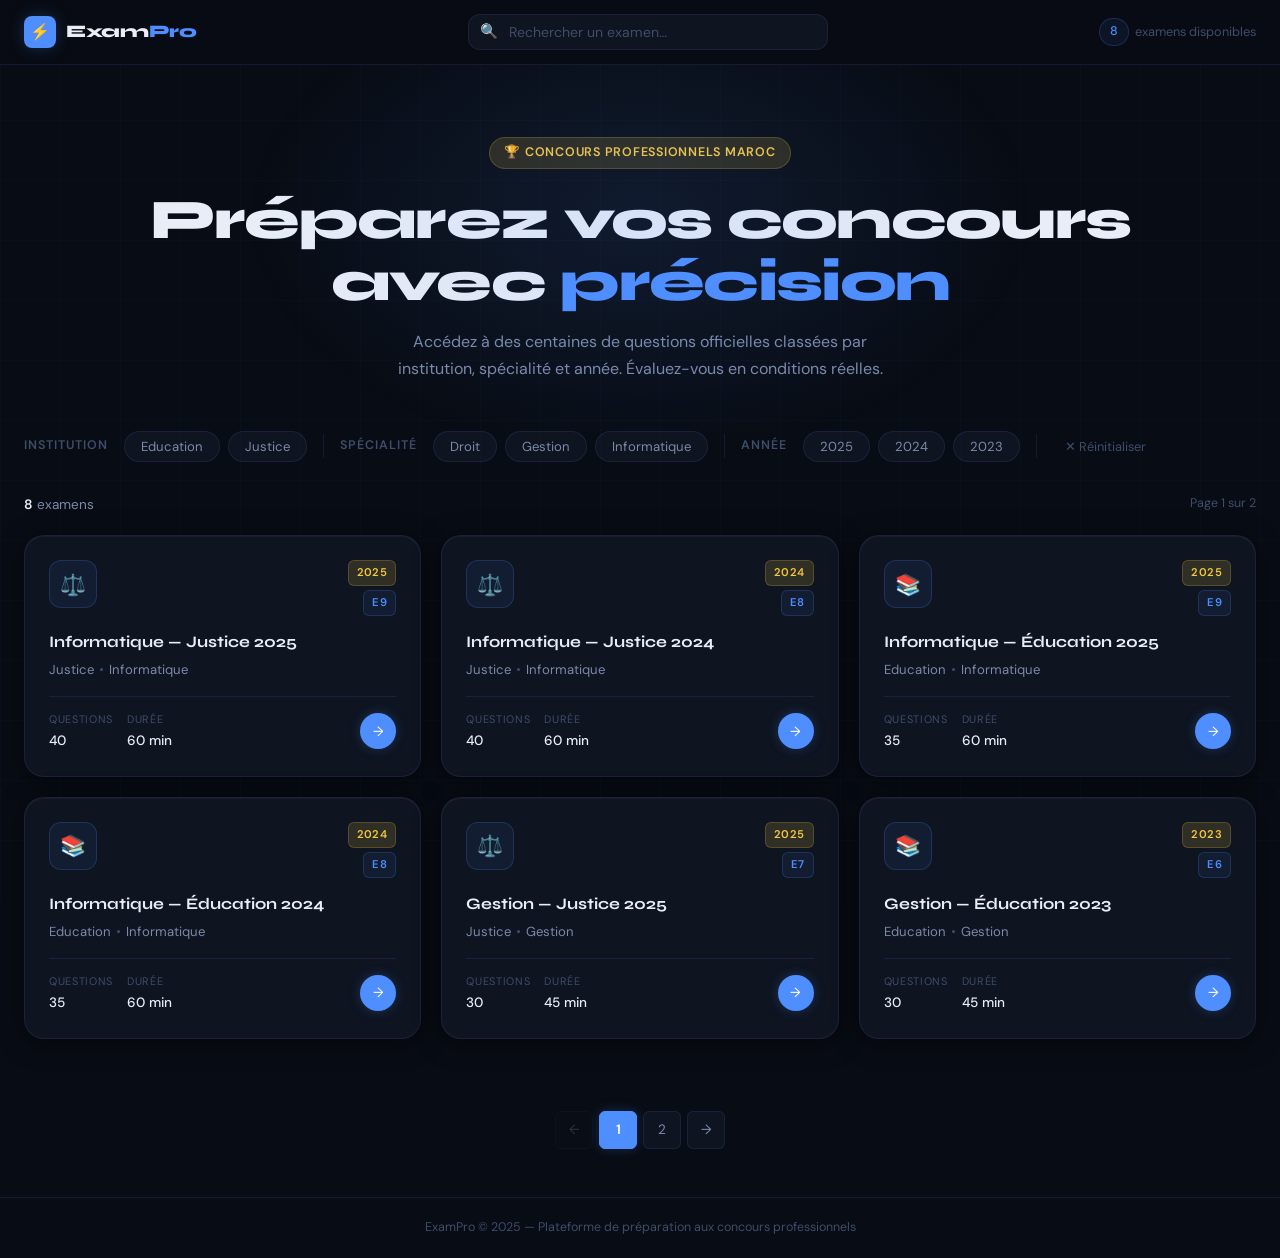
==== index.html @ 7e575542 "Add files via upload" ====
<!DOCTYPE html>
<html lang="fr">
<head>
  <meta charset="UTF-8" />
  <meta name="viewport" content="width=device-width, initial-scale=1.0" />
  <title>ExamPro — Plateforme de Préparation aux Concours</title>
  <meta name="description" content="Préparez vos concours professionnels avec nos examens interactifs." />
  <link rel="stylesheet" href="style.css" />
</head>
<body>

  <!-- ══════════════════ HEADER ══════════════════ -->
  <header class="site-header" role="banner">
    <div class="header-inner">
      <a href="index.html" class="logo-mark" aria-label="ExamPro Home">
        <div class="logo-icon" aria-hidden="true">⚡</div>
        <span>Exam<em>Pro</em></span>
      </a>

      <div class="header-search" role="search">
        <span class="search-icon" aria-hidden="true">🔍</span>
        <input
          type="search"
          id="globalSearch"
          placeholder="Rechercher un examen…"
          aria-label="Rechercher un examen"
          autocomplete="off"
        />
      </div>

      <div class="header-stats" aria-label="Statistiques">
        <span id="totalExamsCount" class="stat-badge">—</span>
        <span style="color:var(--text-muted);font-size:0.8rem">examens disponibles</span>
      </div>
    </div>
  </header>

  <!-- ══════════════════ HERO ══════════════════ -->
  <section class="hero" aria-labelledby="heroTitle">
    <div class="hero-eyebrow" aria-hidden="true">
      🏆 Concours Professionnels Maroc
    </div>
    <h1 id="heroTitle">
      Préparez vos concours<br/>
      avec <span class="highlight">précision</span>
    </h1>
    <p>
      Accédez à des centaines de questions officielles classées par institution,
      spécialité et année. Évaluez-vous en conditions réelles.
    </p>
  </section>

  <!-- ══════════════════ FILTERS ══════════════════ -->
  <section class="filters-section" aria-label="Filtres">
    <div class="filters-bar" role="group" aria-label="Filtrer les examens">

      <span class="filter-label" aria-hidden="true">Institution</span>
      <div class="filter-group" id="etabFilters" role="group" aria-label="Filtrer par institution"></div>

      <div class="filters-divider" aria-hidden="true"></div>

      <span class="filter-label" aria-hidden="true">Spécialité</span>
      <div class="filter-group" id="specFilters" role="group" aria-label="Filtrer par spécialité"></div>

      <div class="filters-divider" aria-hidden="true"></div>

      <span class="filter-label" aria-hidden="true">Année</span>
      <div class="filter-group" id="yearFilters" role="group" aria-label="Filtrer par année"></div>

      <div class="filters-divider" aria-hidden="true"></div>

      <button class="filters-reset" id="resetFilters" aria-label="Réinitialiser les filtres">
        ✕ Réinitialiser
      </button>
    </div>
  </section>

  <!-- ══════════════════ RESULTS BAR ══════════════════ -->
  <div class="results-bar" aria-live="polite" aria-atomic="true">
    <p class="results-count" id="resultsCount">
      <strong>—</strong> examens
    </p>
    <p style="font-size:0.78rem;color:var(--text-muted)" id="pageInfo"></p>
  </div>

  <!-- ══════════════════ EXAM GRID ══════════════════ -->
  <main class="exams-section" id="examsSection" aria-label="Liste des examens">
    <div class="exams-grid" id="examsGrid" role="list"></div>
  </main>

  <!-- ══════════════════ PAGINATION ══════════════════ -->
  <nav class="pagination" id="pagination" aria-label="Pagination des examens"></nav>

  <!-- ══════════════════ FOOTER ══════════════════ -->
  <footer class="site-footer">
    ExamPro &copy; 2025 — Plateforme de préparation aux concours professionnels
  </footer>

  <script src="config.js"></script>
  <script>
  (() => {
    'use strict';

    /* ── STATE ─────────────────────────────────────────── */
    const state = {
      filters: { etab: null, spec: null, year: null },
      search: '',
      page: 1,
    };

    /* ── DOM REFS ──────────────────────────────────────── */
    const $grid       = document.getElementById('examsGrid');
    const $pagination = document.getElementById('pagination');
    const $count      = document.getElementById('resultsCount');
    const $pageInfo   = document.getElementById('pageInfo');
    const $total      = document.getElementById('totalExamsCount');
    const $search     = document.getElementById('globalSearch');
    const $reset      = document.getElementById('resetFilters');

    /* ── INIT ──────────────────────────────────────────── */
    function init() {
      $total.textContent = EXAMS_CONFIG.length;
      buildFilters();
      render();
    }

    /* ── FILTER CHIPS ──────────────────────────────────── */
    function buildFilters() {
      renderChips('etabFilters', FILTER_OPTIONS.etabs, 'etab');
      renderChips('specFilters', FILTER_OPTIONS.specs, 'spec');
      renderChips('yearFilters', FILTER_OPTIONS.years, 'year');
    }

    function renderChips(containerId, values, filterKey) {
      const wrap = document.getElementById(containerId);
      wrap.innerHTML = '';
      values.forEach(val => {
        const btn = document.createElement('button');
        btn.className = 'filter-chip';
        btn.textContent = val;
        btn.setAttribute('aria-pressed', 'false');
        btn.dataset.value = val;
        btn.dataset.key = filterKey;
        btn.addEventListener('click', () => toggleFilter(filterKey, val, btn));
        wrap.appendChild(btn);
      });
    }

    function toggleFilter(key, val, btnEl) {
      const current = state.filters[key];
      state.filters[key] = (current === val) ? null : val;
      state.page = 1;

      // Update aria + class
      document.querySelectorAll(`[data-key="${key}"]`).forEach(b => {
        const active = b.dataset.value == state.filters[key];
        b.classList.toggle('active', active);
        b.setAttribute('aria-pressed', active);
      });
      render();
    }

    $reset.addEventListener('click', () => {
      state.filters = { etab: null, spec: null, year: null };
      state.search  = '';
      state.page    = 1;
      $search.value = '';
      document.querySelectorAll('.filter-chip').forEach(b => {
        b.classList.remove('active');
        b.setAttribute('aria-pressed', 'false');
      });
      render();
    });

    /* ── SEARCH ────────────────────────────────────────── */
    let searchTimer;
    $search.addEventListener('input', e => {
      clearTimeout(searchTimer);
      searchTimer = setTimeout(() => {
        state.search = e.target.value.trim().toLowerCase();
        state.page = 1;
        render();
      }, 220);
    });

    /* ── FILTER LOGIC ──────────────────────────────────── */
    function getFiltered() {
      return EXAMS_CONFIG.filter(exam => {
        if (state.filters.etab && exam.etab !== state.filters.etab) return false;
        if (state.filters.spec && exam.spec !== state.filters.spec) return false;
        if (state.filters.year && exam.year !== state.filters.year) return false;
        if (state.search) {
          const haystack = `${exam.title} ${exam.etab} ${exam.spec} ${exam.year} ${exam.echelle}`.toLowerCase();
          if (!haystack.includes(state.search)) return false;
        }
        return true;
      });
    }

    /* ── RENDER ────────────────────────────────────────── */
    function render() {
      const filtered = getFiltered();
      const total    = filtered.length;
      const pages    = Math.max(1, Math.ceil(total / ITEMS_PER_PAGE));
      if (state.page > pages) state.page = pages;

      const start  = (state.page - 1) * ITEMS_PER_PAGE;
      const slice  = filtered.slice(start, start + ITEMS_PER_PAGE);

      // Results bar
      $count.innerHTML = `<strong>${total}</strong> examen${total !== 1 ? 's' : ''}`;
      $pageInfo.textContent = total > ITEMS_PER_PAGE
        ? `Page ${state.page} sur ${pages}`
        : '';

      // Grid
      $grid.innerHTML = '';
      if (slice.length === 0) {
        $grid.innerHTML = `
          <div class="empty-state" role="status">
            <div class="empty-state-icon">🔍</div>
            <h3>Aucun examen trouvé</h3>
            <p>Modifiez vos filtres ou votre recherche pour trouver des examens.</p>
          </div>`;
      } else {
        slice.forEach((exam, i) => {
          const card = createCard(exam, i);
          $grid.appendChild(card);
        });
      }

      renderPagination(pages);
    }

    /* ── CARD ──────────────────────────────────────────── */
    function createCard(exam, animIndex) {
      const article = document.createElement('article');
      article.className = 'exam-card';
      article.setAttribute('role', 'listitem');
      article.setAttribute('aria-label', exam.title);
      article.style.animationDelay = `${animIndex * 60}ms`;
      article.tabIndex = 0;

      const institutionEmojis = { Justice: '⚖️', Education: '📚' };
      const emoji = institutionEmojis[exam.etab] || '🏛️';

      article.innerHTML = `
        <div class="card-header">
          <div class="card-logo-fallback" aria-hidden="true" title="${exam.etab}">
            ${emoji}
          </div>
          <div class="card-meta">
            <span class="badge badge-year">${exam.year}</span>
            <span class="badge badge-echelle">${exam.echelle}</span>
          </div>
        </div>

        <div class="card-body">
          <h3 class="card-title">${exam.title}</h3>
          <p class="card-subtitle">
            <span>${exam.etab}</span>
            <span class="dot" aria-hidden="true"></span>
            <span>${exam.spec}</span>
          </p>
        </div>

        <div class="card-footer">
          <div class="card-info">
            <div class="card-info-item">
              <span class="card-info-label">Questions</span>
              <span class="card-info-value">${exam.questionCount || '—'}</span>
            </div>
            <div class="card-info-item">
              <span class="card-info-label">Durée</span>
              <span class="card-info-value">${exam.duration ? exam.duration + ' min' : '—'}</span>
            </div>
          </div>
          <div class="card-cta" aria-hidden="true">→</div>
        </div>
      `;

      // Try to load real logo, fallback to emoji already rendered
      const img = new Image();
      img.onload = () => {
        const fallback = article.querySelector('.card-logo-fallback');
        if (fallback) {
          const realImg = document.createElement('img');
          realImg.src = exam.logo;
          realImg.alt = exam.etab;
          realImg.className = 'card-logo';
          fallback.replaceWith(realImg);
        }
      };
      img.src = exam.logo;

      // Click & keyboard nav
      const launch = () => {
        localStorage.setItem('selectedExam', JSON.stringify(exam));
        window.location.href = 'quiz.html';
      };
      article.addEventListener('click', launch);
      article.addEventListener('keydown', e => {
        if (e.key === 'Enter' || e.key === ' ') { e.preventDefault(); launch(); }
      });

      return article;
    }

    /* ── PAGINATION ────────────────────────────────────── */
    function renderPagination(totalPages) {
      $pagination.innerHTML = '';
      if (totalPages <= 1) return;

      const add = (label, page, disabled = false, active = false, isEllipsis = false) => {
        if (isEllipsis) {
          const span = document.createElement('span');
          span.className = 'page-ellipsis';
          span.textContent = '…';
          $pagination.appendChild(span);
          return;
        }
        const btn = document.createElement('button');
        btn.className = 'page-btn' + (active ? ' active' : '');
        btn.textContent = label;
        btn.disabled = disabled;
        btn.setAttribute('aria-label', `Page ${page}`);
        if (active) btn.setAttribute('aria-current', 'page');
        btn.addEventListener('click', () => {
          state.page = page;
          render();
          window.scrollTo({ top: 0, behavior: 'smooth' });
        });
        $pagination.appendChild(btn);
      };

      add('←', state.page - 1, state.page === 1);

      const range = getPageRange(state.page, totalPages);
      let prev = null;
      range.forEach(p => {
        if (prev !== null && p - prev > 1) add(null, null, false, false, true);
        add(p, p, false, p === state.page);
        prev = p;
      });

      add('→', state.page + 1, state.page === totalPages);
    }

    function getPageRange(current, total) {
      const delta = 2;
      const pages = new Set([1, total]);
      for (let i = Math.max(2, current - delta); i <= Math.min(total - 1, current + delta); i++) {
        pages.add(i);
      }
      return [...pages].sort((a, b) => a - b);
    }

    /* ── BOOT ──────────────────────────────────────────── */
    init();
  })();
  </script>
</body>
</html>
---- style.css ----
/* ============================================================
   EXAM PLATFORM — GLOBAL STYLES
   Aesthetic: Cinematic Dark · Sharp geometric · Precision UI
   ============================================================ */

@import url('https://fonts.googleapis.com/css2?family=Syne:wght@400;600;700;800&family=DM+Sans:wght@300;400;500&display=swap');

/* ── CSS VARIABLES ─────────────────────────────────────────── */
:root {
  --bg-deep:       #080c14;
  --bg-card:       #0e1420;
  --bg-card-hover: #141c2e;
  --bg-surface:    #111827;
  --border:        rgba(99, 140, 255, 0.12);
  --border-bright: rgba(99, 140, 255, 0.35);

  --accent:        #4f8eff;
  --accent-glow:   rgba(79, 142, 255, 0.25);
  --accent-soft:   rgba(79, 142, 255, 0.08);
  --gold:          #f5c842;
  --gold-soft:     rgba(245, 200, 66, 0.15);
  --red:           #ff4f6a;
  --green:         #34d399;
  --green-soft:    rgba(52, 211, 153, 0.12);
  --red-soft:      rgba(255, 79, 106, 0.12);

  --text-primary:  #e8edf7;
  --text-secondary:#7a8aaa;
  --text-muted:    #3d4d6a;

  --font-display:  'Syne', sans-serif;
  --font-body:     'DM Sans', sans-serif;

  --radius-sm:     6px;
  --radius-md:     12px;
  --radius-lg:     20px;

  --shadow-card:   0 4px 24px rgba(0,0,0,0.5), 0 1px 0 rgba(255,255,255,0.04) inset;
  --shadow-hover:  0 12px 40px rgba(0,0,0,0.6), 0 0 0 1px var(--border-bright);
  --shadow-glow:   0 0 40px var(--accent-glow);

  --transition:    0.22s cubic-bezier(0.4, 0, 0.2, 1);
}

/* ── RESET & BASE ──────────────────────────────────────────── */
*, *::before, *::after { box-sizing: border-box; margin: 0; padding: 0; }

html { scroll-behavior: smooth; }

body {
  background-color: var(--bg-deep);
  color: var(--text-primary);
  font-family: var(--font-body);
  font-weight: 400;
  line-height: 1.6;
  min-height: 100vh;
  -webkit-font-smoothing: antialiased;
  overflow-x: hidden;
}

/* Subtle grid background */
body::before {
  content: '';
  position: fixed;
  inset: 0;
  background-image:
    linear-gradient(rgba(79, 142, 255, 0.03) 1px, transparent 1px),
    linear-gradient(90deg, rgba(79, 142, 255, 0.03) 1px, transparent 1px);
  background-size: 60px 60px;
  pointer-events: none;
  z-index: 0;
}

/* ── TYPOGRAPHY ────────────────────────────────────────────── */
h1, h2, h3, h4 { font-family: var(--font-display); line-height: 1.2; }
a { color: inherit; text-decoration: none; }
button { cursor: pointer; font-family: var(--font-body); }

/* ── SCROLLBAR ─────────────────────────────────────────────── */
::-webkit-scrollbar { width: 6px; }
::-webkit-scrollbar-track { background: var(--bg-deep); }
::-webkit-scrollbar-thumb { background: var(--border-bright); border-radius: 3px; }
::-webkit-scrollbar-thumb:hover { background: var(--accent); }

/* ═══════════════════════════════════════════════════════════
   HEADER / NAVBAR
═══════════════════════════════════════════════════════════ */
.site-header {
  position: sticky;
  top: 0;
  z-index: 100;
  background: rgba(8, 12, 20, 0.88);
  backdrop-filter: blur(16px);
  -webkit-backdrop-filter: blur(16px);
  border-bottom: 1px solid var(--border);
}

.header-inner {
  max-width: 1280px;
  margin: 0 auto;
  padding: 0 24px;
  height: 64px;
  display: flex;
  align-items: center;
  justify-content: space-between;
  gap: 24px;
}

.logo-mark {
  display: flex;
  align-items: center;
  gap: 10px;
  font-family: var(--font-display);
  font-weight: 800;
  font-size: 1.1rem;
  letter-spacing: -0.02em;
  white-space: nowrap;
}

.logo-mark .logo-icon {
  width: 32px;
  height: 32px;
  background: var(--accent);
  border-radius: 8px;
  display: flex;
  align-items: center;
  justify-content: center;
  font-size: 1rem;
  box-shadow: 0 0 16px var(--accent-glow);
}

.logo-mark span { color: var(--text-primary); }
.logo-mark em { color: var(--accent); font-style: normal; }

.header-search {
  flex: 1;
  max-width: 360px;
  position: relative;
}

.header-search input {
  width: 100%;
  background: var(--bg-card);
  border: 1px solid var(--border);
  color: var(--text-primary);
  border-radius: var(--radius-md);
  padding: 8px 16px 8px 40px;
  font-size: 0.88rem;
  font-family: var(--font-body);
  transition: var(--transition);
  outline: none;
}

.header-search input::placeholder { color: var(--text-muted); }

.header-search input:focus {
  border-color: var(--border-bright);
  background: var(--bg-card-hover);
  box-shadow: 0 0 0 3px var(--accent-soft);
}

.header-search .search-icon {
  position: absolute;
  left: 12px;
  top: 50%;
  transform: translateY(-50%);
  color: var(--text-muted);
  font-size: 0.9rem;
  pointer-events: none;
}

.header-stats {
  display: flex;
  align-items: center;
  gap: 6px;
  font-size: 0.8rem;
  color: var(--text-secondary);
}

.stat-badge {
  background: var(--accent-soft);
  color: var(--accent);
  border: 1px solid rgba(79,142,255,0.2);
  border-radius: 20px;
  padding: 3px 10px;
  font-weight: 500;
  font-size: 0.78rem;
}

/* ═══════════════════════════════════════════════════════════
   HERO SECTION
═══════════════════════════════════════════════════════════ */
.hero {
  position: relative;
  padding: 72px 24px 48px;
  text-align: center;
  overflow: hidden;
}

.hero::before {
  content: '';
  position: absolute;
  top: -100px;
  left: 50%;
  transform: translateX(-50%);
  width: 800px;
  height: 500px;
  background: radial-gradient(ellipse at center, rgba(79, 142, 255, 0.12) 0%, transparent 70%);
  pointer-events: none;
}

.hero-eyebrow {
  display: inline-flex;
  align-items: center;
  gap: 8px;
  background: var(--gold-soft);
  color: var(--gold);
  border: 1px solid rgba(245, 200, 66, 0.2);
  border-radius: 20px;
  padding: 5px 14px;
  font-size: 0.78rem;
  font-weight: 600;
  letter-spacing: 0.06em;
  text-transform: uppercase;
  margin-bottom: 20px;
}

.hero h1 {
  font-size: clamp(2rem, 5vw, 3.5rem);
  font-weight: 800;
  letter-spacing: -0.03em;
  line-height: 1.1;
  margin-bottom: 16px;
  color: var(--text-primary);
}

.hero h1 .highlight {
  color: var(--accent);
  position: relative;
}

.hero p {
  max-width: 520px;
  margin: 0 auto;
  color: var(--text-secondary);
  font-size: 1rem;
  line-height: 1.7;
}

/* ═══════════════════════════════════════════════════════════
   FILTERS BAR
═══════════════════════════════════════════════════════════ */
.filters-section {
  max-width: 1280px;
  margin: 0 auto;
  padding: 0 24px 32px;
}

.filters-bar {
  display: flex;
  flex-wrap: wrap;
  gap: 12px;
  align-items: center;
}

.filter-label {
  font-size: 0.78rem;
  color: var(--text-muted);
  text-transform: uppercase;
  letter-spacing: 0.08em;
  font-weight: 600;
  margin-right: 4px;
}

.filter-group {
  display: flex;
  align-items: center;
  gap: 8px;
  flex-wrap: wrap;
}

.filter-chip {
  background: var(--bg-card);
  border: 1px solid var(--border);
  color: var(--text-secondary);
  border-radius: 24px;
  padding: 6px 16px;
  font-size: 0.82rem;
  font-family: var(--font-body);
  transition: var(--transition);
  white-space: nowrap;
}

.filter-chip:hover {
  border-color: var(--border-bright);
  color: var(--text-primary);
  background: var(--bg-card-hover);
}

.filter-chip.active {
  background: var(--accent);
  border-color: var(--accent);
  color: #fff;
  font-weight: 500;
  box-shadow: 0 0 16px var(--accent-glow);
}

.filters-divider {
  width: 1px;
  height: 24px;
  background: var(--border);
  margin: 0 4px;
}

.filters-reset {
  background: transparent;
  border: none;
  color: var(--text-muted);
  font-size: 0.8rem;
  padding: 6px 12px;
  border-radius: 24px;
  transition: var(--transition);
  display: flex;
  align-items: center;
  gap: 6px;
}

.filters-reset:hover { color: var(--red); }

/* ═══════════════════════════════════════════════════════════
   RESULTS BAR
═══════════════════════════════════════════════════════════ */
.results-bar {
  max-width: 1280px;
  margin: 0 auto 20px;
  padding: 0 24px;
  display: flex;
  align-items: center;
  justify-content: space-between;
}

.results-count {
  font-size: 0.85rem;
  color: var(--text-secondary);
}

.results-count strong { color: var(--text-primary); font-weight: 600; }

/* ═══════════════════════════════════════════════════════════
   EXAM GRID
═══════════════════════════════════════════════════════════ */
.exams-section {
  max-width: 1280px;
  margin: 0 auto;
  padding: 0 24px 48px;
  position: relative;
  z-index: 1;
}

.exams-grid {
  display: grid;
  grid-template-columns: repeat(auto-fill, minmax(300px, 1fr));
  gap: 20px;
}

/* ── EXAM CARD ─────────────────────────────────────────────── */
.exam-card {
  background: var(--bg-card);
  border: 1px solid var(--border);
  border-radius: var(--radius-lg);
  padding: 24px;
  cursor: pointer;
  transition: transform var(--transition), box-shadow var(--transition), border-color var(--transition), background var(--transition);
  box-shadow: var(--shadow-card);
  position: relative;
  overflow: hidden;
  display: flex;
  flex-direction: column;
  gap: 16px;
  animation: cardIn 0.4s ease both;
}

@keyframes cardIn {
  from { opacity: 0; transform: translateY(16px); }
  to   { opacity: 1; transform: translateY(0); }
}

.exam-card::before {
  content: '';
  position: absolute;
  inset: 0;
  background: linear-gradient(135deg, rgba(79,142,255,0.04) 0%, transparent 60%);
  opacity: 0;
  transition: opacity var(--transition);
}

.exam-card:hover {
  transform: translateY(-4px);
  box-shadow: var(--shadow-hover);
  border-color: var(--border-bright);
  background: var(--bg-card-hover);
}

.exam-card:hover::before { opacity: 1; }

.card-header {
  display: flex;
  align-items: flex-start;
  justify-content: space-between;
  gap: 12px;
}

.card-logo {
  width: 48px;
  height: 48px;
  border-radius: var(--radius-md);
  object-fit: contain;
  background: var(--bg-surface);
  border: 1px solid var(--border);
  padding: 6px;
  flex-shrink: 0;
}

.card-logo-fallback {
  width: 48px;
  height: 48px;
  border-radius: var(--radius-md);
  background: var(--accent-soft);
  border: 1px solid rgba(79,142,255,0.2);
  display: flex;
  align-items: center;
  justify-content: center;
  font-size: 1.3rem;
  flex-shrink: 0;
}

.card-meta {
  display: flex;
  flex-direction: column;
  align-items: flex-end;
  gap: 4px;
}

.badge {
  display: inline-block;
  border-radius: 6px;
  padding: 3px 8px;
  font-size: 0.7rem;
  font-weight: 600;
  letter-spacing: 0.04em;
  text-transform: uppercase;
}

.badge-year {
  background: var(--gold-soft);
  color: var(--gold);
  border: 1px solid rgba(245,200,66,0.2);
}

.badge-echelle {
  background: var(--accent-soft);
  color: var(--accent);
  border: 1px solid rgba(79,142,255,0.2);
}

.card-body { flex: 1; }

.card-title {
  font-family: var(--font-display);
  font-size: 1rem;
  font-weight: 700;
  line-height: 1.3;
  margin-bottom: 6px;
  color: var(--text-primary);
}

.card-subtitle {
  font-size: 0.82rem;
  color: var(--text-secondary);
  display: flex;
  align-items: center;
  gap: 6px;
}

.card-subtitle .dot {
  width: 3px;
  height: 3px;
  background: var(--text-muted);
  border-radius: 50%;
}

.card-footer {
  display: flex;
  align-items: center;
  justify-content: space-between;
  border-top: 1px solid var(--border);
  padding-top: 14px;
}

.card-info {
  display: flex;
  gap: 14px;
}

.card-info-item {
  display: flex;
  flex-direction: column;
  gap: 2px;
}

.card-info-label {
  font-size: 0.68rem;
  color: var(--text-muted);
  text-transform: uppercase;
  letter-spacing: 0.06em;
}

.card-info-value {
  font-size: 0.85rem;
  color: var(--text-primary);
  font-weight: 500;
}

.card-cta {
  display: flex;
  align-items: center;
  justify-content: center;
  width: 36px;
  height: 36px;
  background: var(--accent);
  border-radius: 50%;
  color: #fff;
  font-size: 0.85rem;
  transition: var(--transition);
  box-shadow: 0 0 12px var(--accent-glow);
  flex-shrink: 0;
}

.exam-card:hover .card-cta {
  transform: scale(1.12);
  box-shadow: 0 0 20px var(--accent-glow);
}

/* ── EMPTY STATE ───────────────────────────────────────────── */
.empty-state {
  grid-column: 1 / -1;
  text-align: center;
  padding: 80px 24px;
}

.empty-state-icon {
  font-size: 3rem;
  margin-bottom: 16px;
  opacity: 0.4;
}

.empty-state h3 {
  font-size: 1.1rem;
  color: var(--text-secondary);
  margin-bottom: 8px;
}

.empty-state p {
  font-size: 0.85rem;
  color: var(--text-muted);
}

/* ═══════════════════════════════════════════════════════════
   PAGINATION
═══════════════════════════════════════════════════════════ */
.pagination {
  display: flex;
  align-items: center;
  justify-content: center;
  gap: 6px;
  padding: 24px 0 48px;
}

.page-btn {
  width: 38px;
  height: 38px;
  display: flex;
  align-items: center;
  justify-content: center;
  background: var(--bg-card);
  border: 1px solid var(--border);
  color: var(--text-secondary);
  border-radius: var(--radius-sm);
  font-size: 0.85rem;
  font-family: var(--font-body);
  transition: var(--transition);
}

.page-btn:hover:not(:disabled) {
  border-color: var(--border-bright);
  color: var(--text-primary);
  background: var(--bg-card-hover);
}

.page-btn.active {
  background: var(--accent);
  border-color: var(--accent);
  color: #fff;
  font-weight: 600;
  box-shadow: 0 0 12px var(--accent-glow);
}

.page-btn:disabled {
  opacity: 0.3;
  cursor: not-allowed;
}

.page-ellipsis {
  color: var(--text-muted);
  font-size: 0.85rem;
  padding: 0 4px;
}

/* ═══════════════════════════════════════════════════════════
   QUIZ PAGE LAYOUT
═══════════════════════════════════════════════════════════ */
.quiz-layout {
  min-height: 100vh;
  display: flex;
  flex-direction: column;
  position: relative;
  z-index: 1;
}

.quiz-header {
  position: sticky;
  top: 0;
  z-index: 100;
  background: rgba(8, 12, 20, 0.92);
  backdrop-filter: blur(16px);
  border-bottom: 1px solid var(--border);
  padding: 0 24px;
}

.quiz-header-inner {
  max-width: 860px;
  margin: 0 auto;
  height: 64px;
  display: flex;
  align-items: center;
  justify-content: space-between;
  gap: 20px;
}

.quiz-back-btn {
  display: flex;
  align-items: center;
  gap: 8px;
  background: transparent;
  border: 1px solid var(--border);
  color: var(--text-secondary);
  border-radius: var(--radius-sm);
  padding: 7px 14px;
  font-size: 0.82rem;
  transition: var(--transition);
}

.quiz-back-btn:hover {
  border-color: var(--border-bright);
  color: var(--text-primary);
}

.quiz-title-bar {
  flex: 1;
  text-align: center;
}

.quiz-title-bar h2 {
  font-size: 0.9rem;
  font-weight: 700;
  color: var(--text-primary);
  white-space: nowrap;
  overflow: hidden;
  text-overflow: ellipsis;
}

.quiz-title-bar p {
  font-size: 0.75rem;
  color: var(--text-muted);
}

.quiz-timer {
  display: flex;
  align-items: center;
  gap: 6px;
  background: var(--bg-card);
  border: 1px solid var(--border);
  border-radius: var(--radius-sm);
  padding: 7px 14px;
  font-size: 0.85rem;
  font-family: var(--font-display);
  font-weight: 700;
  color: var(--text-primary);
  white-space: nowrap;
}

.quiz-timer.warning { border-color: var(--gold); color: var(--gold); }
.quiz-timer.danger  { border-color: var(--red);  color: var(--red); animation: timerPulse 0.8s ease infinite; }

@keyframes timerPulse {
  0%, 100% { opacity: 1; }
  50% { opacity: 0.6; }
}

/* ── PROGRESS BAR ──────────────────────────────────────────── */
.progress-bar-wrap {
  height: 3px;
  background: var(--border);
  position: relative;
}

.progress-bar-fill {
  height: 100%;
  background: linear-gradient(90deg, var(--accent), #a78bfa);
  transition: width 0.4s ease;
  position: relative;
}

.progress-bar-fill::after {
  content: '';
  position: absolute;
  right: 0;
  top: -3px;
  width: 8px;
  height: 8px;
  background: #a78bfa;
  border-radius: 50%;
  box-shadow: 0 0 8px #a78bfa;
}

/* ── QUIZ BODY ─────────────────────────────────────────────── */
.quiz-body {
  flex: 1;
  max-width: 860px;
  margin: 0 auto;
  width: 100%;
  padding: 40px 24px;
}

.question-counter {
  display: flex;
  align-items: center;
  justify-content: space-between;
  margin-bottom: 24px;
}

.q-index {
  font-family: var(--font-display);
  font-size: 0.82rem;
  color: var(--text-muted);
  font-weight: 600;
  letter-spacing: 0.06em;
  text-transform: uppercase;
}

.q-score-live {
  display: flex;
  align-items: center;
  gap: 6px;
  font-size: 0.82rem;
}

.score-pill {
  background: var(--green-soft);
  color: var(--green);
  border: 1px solid rgba(52,211,153,0.2);
  border-radius: 20px;
  padding: 3px 10px;
  font-size: 0.75rem;
  font-weight: 600;
}

/* ── QUESTION CARD ─────────────────────────────────────────── */
.question-card {
  background: var(--bg-card);
  border: 1px solid var(--border);
  border-radius: var(--radius-lg);
  padding: 32px;
  box-shadow: var(--shadow-card);
  animation: fadeSlide 0.3s ease both;
}

@keyframes fadeSlide {
  from { opacity: 0; transform: translateX(20px); }
  to   { opacity: 1; transform: translateX(0); }
}

.question-text {
  font-size: 1.05rem;
  line-height: 1.7;
  color: var(--text-primary);
  margin-bottom: 28px;
  font-weight: 400;
}

.question-hint {
  display: flex;
  align-items: center;
  gap: 6px;
  font-size: 0.78rem;
  color: var(--text-muted);
  margin-bottom: 16px;
}

/* ── OPTIONS ───────────────────────────────────────────────── */
.options-list {
  display: flex;
  flex-direction: column;
  gap: 10px;
  list-style: none;
}

.option-item {
  display: flex;
  align-items: flex-start;
  gap: 14px;
  background: var(--bg-surface);
  border: 1px solid var(--border);
  border-radius: var(--radius-md);
  padding: 14px 18px;
  cursor: pointer;
  transition: var(--transition);
  user-select: none;
}

.option-item:hover:not(.disabled) {
  border-color: var(--border-bright);
  background: var(--bg-card);
}

.option-item.selected {
  border-color: var(--accent);
  background: var(--accent-soft);
}

.option-item.correct {
  border-color: var(--green);
  background: var(--green-soft);
}

.option-item.wrong {
  border-color: var(--red);
  background: var(--red-soft);
}

.option-item.disabled { cursor: default; }

.option-marker {
  width: 26px;
  height: 26px;
  min-width: 26px;
  border-radius: 8px;
  border: 1.5px solid var(--border-bright);
  display: flex;
  align-items: center;
  justify-content: center;
  font-size: 0.72rem;
  font-weight: 700;
  font-family: var(--font-display);
  color: var(--text-secondary);
  transition: var(--transition);
  background: var(--bg-card);
}

.option-item.selected .option-marker {
  background: var(--accent);
  border-color: var(--accent);
  color: #fff;
}

.option-item.correct .option-marker {
  background: var(--green);
  border-color: var(--green);
  color: #fff;
}

.option-item.wrong .option-marker {
  background: var(--red);
  border-color: var(--red);
  color: #fff;
}

.option-text {
  font-size: 0.9rem;
  line-height: 1.55;
  color: var(--text-primary);
  padding-top: 2px;
}

/* ── EXPLANATION ───────────────────────────────────────────── */
.explanation-box {
  margin-top: 20px;
  background: var(--bg-surface);
  border: 1px solid var(--border-bright);
  border-left: 3px solid var(--accent);
  border-radius: var(--radius-md);
  padding: 16px 20px;
  animation: fadeIn 0.3s ease;
}

@keyframes fadeIn {
  from { opacity: 0; transform: translateY(8px); }
  to   { opacity: 1; transform: translateY(0); }
}

.explanation-label {
  font-size: 0.72rem;
  color: var(--accent);
  font-weight: 700;
  text-transform: uppercase;
  letter-spacing: 0.08em;
  margin-bottom: 6px;
  display: flex;
  align-items: center;
  gap: 6px;
}

.explanation-text {
  font-size: 0.88rem;
  color: var(--text-secondary);
  line-height: 1.65;
}

/* ── QUIZ ACTIONS ──────────────────────────────────────────── */
.quiz-actions {
  display: flex;
  align-items: center;
  justify-content: space-between;
  margin-top: 24px;
  gap: 12px;
}

.btn {
  display: inline-flex;
  align-items: center;
  gap: 8px;
  border-radius: var(--radius-md);
  padding: 12px 24px;
  font-size: 0.88rem;
  font-weight: 600;
  font-family: var(--font-body);
  transition: var(--transition);
  border: none;
}

.btn-primary {
  background: var(--accent);
  color: #fff;
  box-shadow: 0 4px 16px var(--accent-glow);
}

.btn-primary:hover:not(:disabled) {
  background: #6ba3ff;
  box-shadow: 0 6px 24px var(--accent-glow);
  transform: translateY(-1px);
}

.btn-secondary {
  background: var(--bg-card);
  color: var(--text-secondary);
  border: 1px solid var(--border);
}

.btn-secondary:hover {
  border-color: var(--border-bright);
  color: var(--text-primary);
}

.btn-success {
  background: var(--green);
  color: #0a1a10;
  box-shadow: 0 4px 16px rgba(52,211,153,0.3);
}

.btn-success:hover {
  background: #57e6af;
  transform: translateY(-1px);
}

.btn:disabled {
  opacity: 0.35;
  cursor: not-allowed;
  transform: none !important;
}

/* ═══════════════════════════════════════════════════════════
   RESULTS SCREEN
═══════════════════════════════════════════════════════════ */
.results-screen {
  max-width: 640px;
  margin: 60px auto;
  padding: 0 24px;
  text-align: center;
  animation: fadeIn 0.5s ease;
}

.results-trophy {
  font-size: 4rem;
  margin-bottom: 16px;
}

.results-headline {
  font-size: clamp(1.5rem, 4vw, 2.5rem);
  font-weight: 800;
  margin-bottom: 8px;
  letter-spacing: -0.02em;
}

.results-subtext {
  color: var(--text-secondary);
  margin-bottom: 40px;
  font-size: 0.95rem;
}

.score-ring-wrap {
  position: relative;
  width: 160px;
  height: 160px;
  margin: 0 auto 40px;
}

.score-ring-svg {
  transform: rotate(-90deg);
  width: 160px;
  height: 160px;
}

.score-ring-bg { fill: none; stroke: var(--border); stroke-width: 8; }
.score-ring-fill {
  fill: none;
  stroke: var(--accent);
  stroke-width: 8;
  stroke-linecap: round;
  stroke-dasharray: 408;
  stroke-dashoffset: 408;
  transition: stroke-dashoffset 1.5s cubic-bezier(0.4, 0, 0.2, 1);
  filter: drop-shadow(0 0 8px var(--accent));
}

.score-ring-text {
  position: absolute;
  inset: 0;
  display: flex;
  flex-direction: column;
  align-items: center;
  justify-content: center;
}

.score-percent {
  font-family: var(--font-display);
  font-size: 2.4rem;
  font-weight: 800;
  color: var(--text-primary);
  line-height: 1;
}

.score-label {
  font-size: 0.72rem;
  color: var(--text-muted);
  text-transform: uppercase;
  letter-spacing: 0.08em;
}

.results-stats {
  display: grid;
  grid-template-columns: repeat(3, 1fr);
  gap: 12px;
  margin-bottom: 32px;
}

.result-stat-card {
  background: var(--bg-card);
  border: 1px solid var(--border);
  border-radius: var(--radius-md);
  padding: 16px;
}

.result-stat-value {
  font-family: var(--font-display);
  font-size: 1.6rem;
  font-weight: 800;
  line-height: 1;
  margin-bottom: 4px;
}

.result-stat-value.green { color: var(--green); }
.result-stat-value.red   { color: var(--red); }
.result-stat-value.blue  { color: var(--accent); }

.result-stat-label {
  font-size: 0.72rem;
  color: var(--text-muted);
  text-transform: uppercase;
  letter-spacing: 0.06em;
}

.results-actions {
  display: flex;
  gap: 12px;
  justify-content: center;
}

/* ═══════════════════════════════════════════════════════════
   LOADING STATE
═══════════════════════════════════════════════════════════ */
.loading-screen {
  min-height: 60vh;
  display: flex;
  flex-direction: column;
  align-items: center;
  justify-content: center;
  gap: 20px;
}

.spinner {
  width: 44px;
  height: 44px;
  border: 3px solid var(--border);
  border-top-color: var(--accent);
  border-radius: 50%;
  animation: spin 0.7s linear infinite;
}

@keyframes spin { to { transform: rotate(360deg); } }

.loading-text {
  color: var(--text-secondary);
  font-size: 0.9rem;
}

/* ── ERROR STATE ───────────────────────────────────────────── */
.error-screen {
  min-height: 60vh;
  display: flex;
  flex-direction: column;
  align-items: center;
  justify-content: center;
  gap: 16px;
  text-align: center;
  padding: 24px;
}

.error-icon { font-size: 3rem; }
.error-title { font-size: 1.2rem; color: var(--red); font-weight: 700; }
.error-msg   { font-size: 0.88rem; color: var(--text-muted); max-width: 400px; line-height: 1.6; }

/* ═══════════════════════════════════════════════════════════
   FOOTER
═══════════════════════════════════════════════════════════ */
.site-footer {
  border-top: 1px solid var(--border);
  padding: 20px 24px;
  text-align: center;
  font-size: 0.78rem;
  color: var(--text-muted);
}

/* ═══════════════════════════════════════════════════════════
   RESPONSIVE
═══════════════════════════════════════════════════════════ */
@media (max-width: 768px) {
  .header-inner { gap: 12px; }
  .header-search { max-width: 180px; }
  .header-stats { display: none; }

  .exams-grid { grid-template-columns: 1fr; }

  .filters-bar { gap: 8px; }

  .quiz-body { padding: 24px 16px; }
  .question-card { padding: 20px; }

  .quiz-actions { flex-direction: column; }
  .quiz-actions .btn { width: 100%; justify-content: center; }

  .results-stats { grid-template-columns: 1fr; }
  .results-actions { flex-direction: column; align-items: stretch; }

  .quiz-header-inner { gap: 10px; }
  .quiz-title-bar h2 { font-size: 0.78rem; }
}

@media (max-width: 480px) {
  .hero { padding: 48px 16px 32px; }
  .logo-mark span { display: none; }
  .header-search { max-width: 140px; }
}
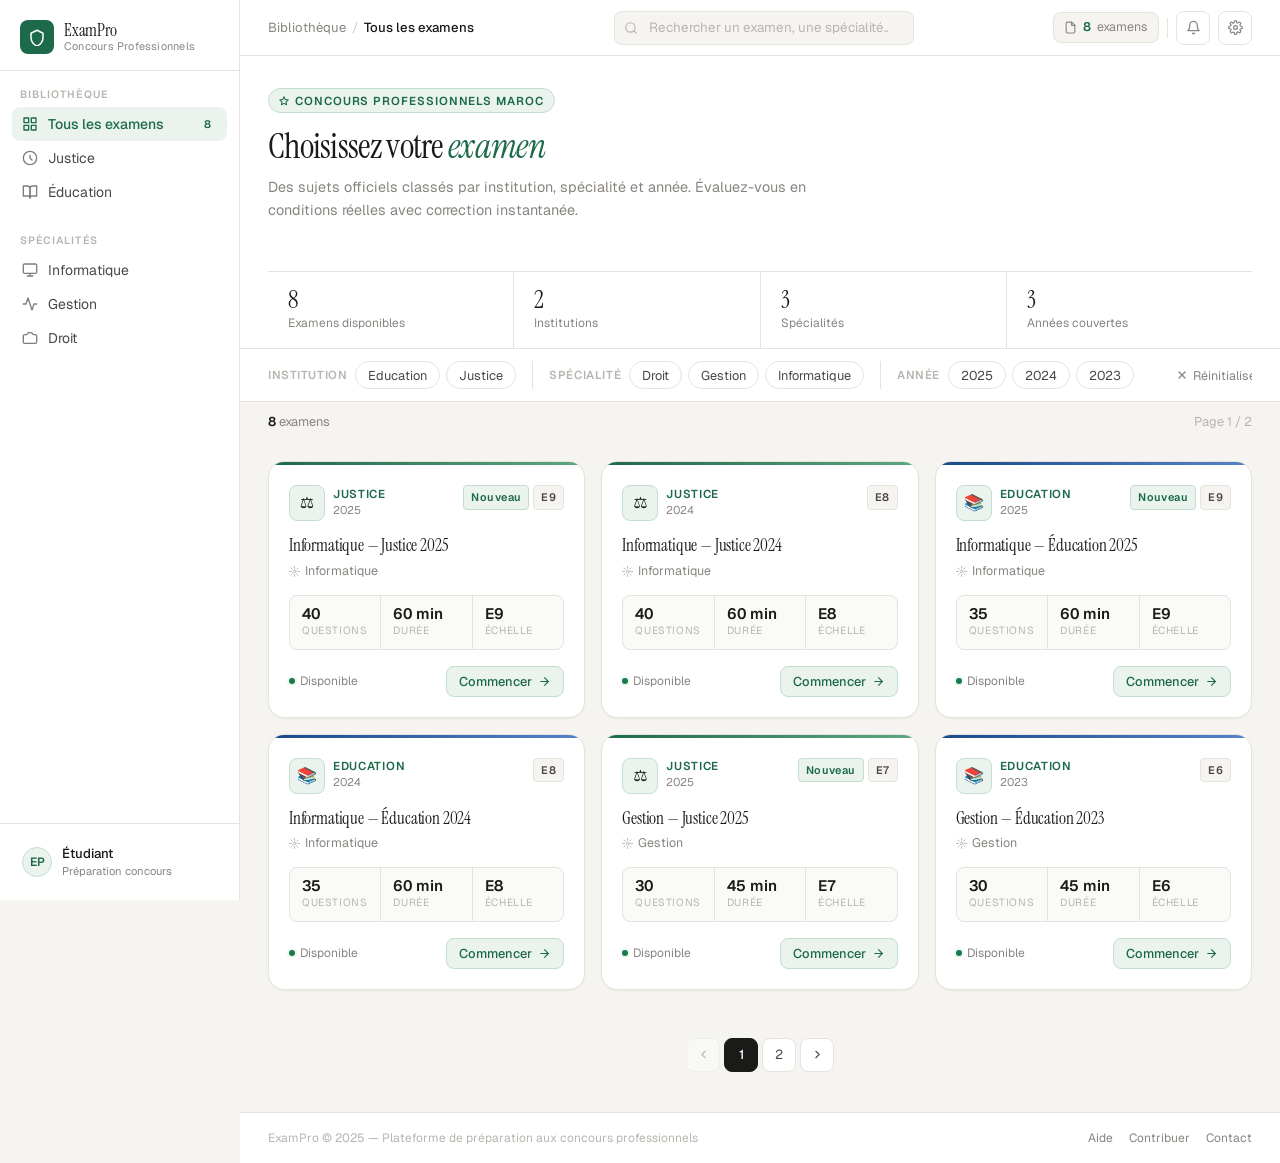
==== commit 7a4da7de: "Add files via upload" ====
--- a/index.html
+++ b/index.html
@@ -4,360 +4,515 @@
   <meta charset="UTF-8" />
   <meta name="viewport" content="width=device-width, initial-scale=1.0" />
   <title>ExamPro — Plateforme de Préparation aux Concours</title>
-  <meta name="description" content="Préparez vos concours professionnels avec nos examens interactifs." />
+  <meta name="description" content="Préparez vos concours professionnels avec des examens interactifs officiels." />
   <link rel="stylesheet" href="style.css" />
 </head>
 <body>
 
-  <!-- ══════════════════ HEADER ══════════════════ -->
-  <header class="site-header" role="banner">
-    <div class="header-inner">
-      <a href="index.html" class="logo-mark" aria-label="ExamPro Home">
-        <div class="logo-icon" aria-hidden="true">⚡</div>
-        <span>Exam<em>Pro</em></span>
-      </a>
-
-      <div class="header-search" role="search">
-        <span class="search-icon" aria-hidden="true">🔍</span>
-        <input
-          type="search"
-          id="globalSearch"
-          placeholder="Rechercher un examen…"
-          aria-label="Rechercher un examen"
-          autocomplete="off"
-        />
-      </div>
-
-      <div class="header-stats" aria-label="Statistiques">
-        <span id="totalExamsCount" class="stat-badge">—</span>
-        <span style="color:var(--text-muted);font-size:0.8rem">examens disponibles</span>
-      </div>
+<div class="app-shell">
+
+  <!-- ══════════════════════════════════════════════
+       SIDEBAR
+  ══════════════════════════════════════════════ -->
+  <aside class="sidebar" role="navigation" aria-label="Navigation principale">
+
+    <!-- Logo -->
+    <div class="sidebar-logo">
+      <div class="sidebar-logo-mark" aria-hidden="true">
+        <svg viewBox="0 0 24 24"><path d="M12 3L4 7v6c0 5 3.6 9.7 8 11 4.4-1.3 8-6 8-11V7l-8-4z"/></svg>
+      </div>
+      <div class="sidebar-logo-text">
+        <span class="sidebar-logo-name">ExamPro</span>
+        <span class="sidebar-logo-tagline">Concours Professionnels</span>
+      </div>
+    </div>
+
+    <!-- Nav -->
+    <div class="sidebar-section">
+      <div class="sidebar-section-label">Bibliothèque</div>
+      <button class="sidebar-nav-item active" aria-current="page">
+        <svg viewBox="0 0 24 24" fill="none" stroke="currentColor" stroke-width="2" stroke-linecap="round" stroke-linejoin="round"><rect x="3" y="3" width="7" height="7"/><rect x="14" y="3" width="7" height="7"/><rect x="3" y="14" width="7" height="7"/><rect x="14" y="14" width="7" height="7"/></svg>
+        Tous les examens
+        <span class="nav-badge" id="sidebarCount">—</span>
+      </button>
+      <button class="sidebar-nav-item" onclick="setQuickFilter('Justice')">
+        <svg viewBox="0 0 24 24" fill="none" stroke="currentColor" stroke-width="2" stroke-linecap="round" stroke-linejoin="round"><circle cx="12" cy="12" r="10"/><path d="M12 8v4l3 3"/></svg>
+        Justice
+      </button>
+      <button class="sidebar-nav-item" onclick="setQuickFilter('Education')">
+        <svg viewBox="0 0 24 24" fill="none" stroke="currentColor" stroke-width="2" stroke-linecap="round" stroke-linejoin="round"><path d="M2 3h6a4 4 0 0 1 4 4v14a3 3 0 0 0-3-3H2z"/><path d="M22 3h-6a4 4 0 0 0-4 4v14a3 3 0 0 1 3-3h7z"/></svg>
+        Éducation
+      </button>
+    </div>
+
+    <div class="sidebar-section">
+      <div class="sidebar-section-label">Spécialités</div>
+      <button class="sidebar-nav-item" onclick="setSpecFilter('Informatique')">
+        <svg viewBox="0 0 24 24" fill="none" stroke="currentColor" stroke-width="2" stroke-linecap="round" stroke-linejoin="round"><rect x="2" y="3" width="20" height="14" rx="2"/><path d="M8 21h8M12 17v4"/></svg>
+        Informatique
+      </button>
+      <button class="sidebar-nav-item" onclick="setSpecFilter('Gestion')">
+        <svg viewBox="0 0 24 24" fill="none" stroke="currentColor" stroke-width="2" stroke-linecap="round" stroke-linejoin="round"><path d="M22 12h-4l-3 9L9 3l-3 9H2"/></svg>
+        Gestion
+      </button>
+      <button class="sidebar-nav-item" onclick="setSpecFilter('Droit')">
+        <svg viewBox="0 0 24 24" fill="none" stroke="currentColor" stroke-width="2" stroke-linecap="round" stroke-linejoin="round"><path d="M14.5 4h-5L7 7H4a2 2 0 0 0-2 2v9a2 2 0 0 0 2 2h16a2 2 0 0 0 2-2V9a2 2 0 0 0-2-2h-3L14.5 4z"/></svg>
+        Droit
+      </button>
+    </div>
+
+    <div class="sidebar-spacer"></div>
+
+    <div class="sidebar-footer">
+      <div class="sidebar-user">
+        <div class="user-avatar">EP</div>
+        <div class="user-info">
+          <div class="user-name">Étudiant</div>
+          <div class="user-role">Préparation concours</div>
+        </div>
+      </div>
+    </div>
+
+  </aside>
+
+  <!-- ══════════════════════════════════════════════
+       TOPBAR
+  ══════════════════════════════════════════════ -->
+  <header class="topbar" role="banner">
+    <div class="topbar-left">
+      <nav class="breadcrumb" aria-label="Fil d'Ariane">
+        <span>Bibliothèque</span>
+        <span class="breadcrumb-sep">/</span>
+        <span class="breadcrumb-current">Tous les examens</span>
+      </nav>
+    </div>
+
+    <div class="topbar-search" role="search">
+      <span class="topbar-search-icon" aria-hidden="true">
+        <svg viewBox="0 0 24 24" fill="none" stroke="currentColor" stroke-width="2" stroke-linecap="round" stroke-linejoin="round"><circle cx="11" cy="11" r="8"/><path d="m21 21-4.35-4.35"/></svg>
+      </span>
+      <input
+        type="search"
+        id="globalSearch"
+        placeholder="Rechercher un examen, une spécialité…"
+        aria-label="Rechercher"
+        autocomplete="off"
+      />
+    </div>
+
+    <div class="topbar-right">
+      <div class="topbar-count" aria-label="Total examens">
+        <svg viewBox="0 0 24 24" fill="none" stroke="currentColor" stroke-width="2" stroke-linecap="round" stroke-linejoin="round" style="width:13px;height:13px"><path d="M14.5 2H6a2 2 0 0 0-2 2v16a2 2 0 0 0 2 2h12a2 2 0 0 0 2-2V7.5L14.5 2z"/><polyline points="14 2 14 8 20 8"/></svg>
+        <strong id="totalExamsCount">—</strong> examens
+      </div>
+      <div class="topbar-divider" aria-hidden="true"></div>
+      <button class="topbar-btn" title="Notifications" aria-label="Notifications">
+        <svg viewBox="0 0 24 24" fill="none" stroke="currentColor" stroke-width="2" stroke-linecap="round" stroke-linejoin="round"><path d="M18 8A6 6 0 0 0 6 8c0 7-3 9-3 9h18s-3-2-3-9"/><path d="M13.73 21a2 2 0 0 1-3.46 0"/></svg>
+      </button>
+      <button class="topbar-btn" title="Paramètres" aria-label="Paramètres">
+        <svg viewBox="0 0 24 24" fill="none" stroke="currentColor" stroke-width="2" stroke-linecap="round" stroke-linejoin="round"><circle cx="12" cy="12" r="3"/><path d="M19.4 15a1.65 1.65 0 0 0 .33 1.82l.06.06a2 2 0 0 1-2.83 2.83l-.06-.06a1.65 1.65 0 0 0-1.82-.33 1.65 1.65 0 0 0-1 1.51V21a2 2 0 0 1-4 0v-.09A1.65 1.65 0 0 0 9 19.4a1.65 1.65 0 0 0-1.82.33l-.06.06a2 2 0 0 1-2.83-2.83l.06-.06A1.65 1.65 0 0 0 4.68 15a1.65 1.65 0 0 0-1.51-1H3a2 2 0 0 1 0-4h.09A1.65 1.65 0 0 0 4.6 9a1.65 1.65 0 0 0-.33-1.82l-.06-.06a2 2 0 0 1 2.83-2.83l.06.06A1.65 1.65 0 0 0 9 4.68a1.65 1.65 0 0 0 1-1.51V3a2 2 0 0 1 4 0v.09a1.65 1.65 0 0 0 1 1.51 1.65 1.65 0 0 0 1.82-.33l.06-.06a2 2 0 0 1 2.83 2.83l-.06.06A1.65 1.65 0 0 0 19.4 9a1.65 1.65 0 0 0 1.51 1H21a2 2 0 0 1 0 4h-.09a1.65 1.65 0 0 0-1.51 1z"/></svg>
+      </button>
     </div>
   </header>
 
-  <!-- ══════════════════ HERO ══════════════════ -->
-  <section class="hero" aria-labelledby="heroTitle">
-    <div class="hero-eyebrow" aria-hidden="true">
-      🏆 Concours Professionnels Maroc
-    </div>
-    <h1 id="heroTitle">
-      Préparez vos concours<br/>
-      avec <span class="highlight">précision</span>
-    </h1>
-    <p>
-      Accédez à des centaines de questions officielles classées par institution,
-      spécialité et année. Évaluez-vous en conditions réelles.
-    </p>
-  </section>
-
-  <!-- ══════════════════ FILTERS ══════════════════ -->
-  <section class="filters-section" aria-label="Filtres">
-    <div class="filters-bar" role="group" aria-label="Filtrer les examens">
-
-      <span class="filter-label" aria-hidden="true">Institution</span>
-      <div class="filter-group" id="etabFilters" role="group" aria-label="Filtrer par institution"></div>
-
-      <div class="filters-divider" aria-hidden="true"></div>
-
-      <span class="filter-label" aria-hidden="true">Spécialité</span>
-      <div class="filter-group" id="specFilters" role="group" aria-label="Filtrer par spécialité"></div>
-
-      <div class="filters-divider" aria-hidden="true"></div>
-
-      <span class="filter-label" aria-hidden="true">Année</span>
-      <div class="filter-group" id="yearFilters" role="group" aria-label="Filtrer par année"></div>
-
-      <div class="filters-divider" aria-hidden="true"></div>
-
-      <button class="filters-reset" id="resetFilters" aria-label="Réinitialiser les filtres">
-        ✕ Réinitialiser
-      </button>
-    </div>
-  </section>
-
-  <!-- ══════════════════ RESULTS BAR ══════════════════ -->
-  <div class="results-bar" aria-live="polite" aria-atomic="true">
-    <p class="results-count" id="resultsCount">
-      <strong>—</strong> examens
-    </p>
-    <p style="font-size:0.78rem;color:var(--text-muted)" id="pageInfo"></p>
-  </div>
-
-  <!-- ══════════════════ EXAM GRID ══════════════════ -->
-  <main class="exams-section" id="examsSection" aria-label="Liste des examens">
-    <div class="exams-grid" id="examsGrid" role="list"></div>
-  </main>
-
-  <!-- ══════════════════ PAGINATION ══════════════════ -->
-  <nav class="pagination" id="pagination" aria-label="Pagination des examens"></nav>
-
-  <!-- ══════════════════ FOOTER ══════════════════ -->
-  <footer class="site-footer">
-    ExamPro &copy; 2025 — Plateforme de préparation aux concours professionnels
-  </footer>
-
-  <script src="config.js"></script>
-  <script>
-  (() => {
-    'use strict';
-
-    /* ── STATE ─────────────────────────────────────────── */
-    const state = {
-      filters: { etab: null, spec: null, year: null },
-      search: '',
-      page: 1,
+  <!-- ══════════════════════════════════════════════
+       PAGE CONTENT
+  ══════════════════════════════════════════════ -->
+  <main class="page-content" id="pageContent" aria-label="Contenu principal">
+
+    <!-- Page Header -->
+    <div class="page-header">
+      <div class="page-header-inner">
+        <div class="page-eyebrow">
+          <svg viewBox="0 0 24 24" fill="none" stroke="currentColor" stroke-width="2.5" stroke-linecap="round" stroke-linejoin="round" style="width:10px;height:10px"><polygon points="12 2 15.09 8.26 22 9.27 17 14.14 18.18 21.02 12 17.77 5.82 21.02 7 14.14 2 9.27 8.91 8.26 12 2"/></svg>
+          Concours Professionnels Maroc
+        </div>
+        <h1 class="page-title">Choisissez votre <em>examen</em></h1>
+        <p class="page-desc">
+          Des sujets officiels classés par institution, spécialité et année.
+          Évaluez-vous en conditions réelles avec correction instantanée.
+        </p>
+      </div>
+
+      <!-- Stats strip -->
+      <div class="stats-row" aria-label="Statistiques de la plateforme">
+        <div class="stat-cell">
+          <span class="stat-num" id="statTotal">—</span>
+          <span class="stat-desc">Examens disponibles</span>
+        </div>
+        <div class="stat-cell">
+          <span class="stat-num" id="statInstitutions">—</span>
+          <span class="stat-desc">Institutions</span>
+        </div>
+        <div class="stat-cell">
+          <span class="stat-num" id="statSpecs">—</span>
+          <span class="stat-desc">Spécialités</span>
+        </div>
+        <div class="stat-cell">
+          <span class="stat-num" id="statYears">—</span>
+          <span class="stat-desc">Années couvertes</span>
+        </div>
+      </div>
+    </div>
+
+    <!-- Filters Panel -->
+    <section class="filters-panel" aria-label="Filtres">
+      <div class="filters-inner">
+        <div class="filter-group-wrap">
+          <span class="filter-group-label">Institution</span>
+          <div id="etabFilters" role="group" aria-label="Filtrer par institution" style="display:contents"></div>
+        </div>
+        <div class="filter-group-wrap">
+          <span class="filter-group-label">Spécialité</span>
+          <div id="specFilters" role="group" aria-label="Filtrer par spécialité" style="display:contents"></div>
+        </div>
+        <div class="filter-group-wrap">
+          <span class="filter-group-label">Année</span>
+          <div id="yearFilters" role="group" aria-label="Filtrer par année" style="display:contents"></div>
+        </div>
+        <button class="filter-reset" id="resetFilters" aria-label="Réinitialiser tous les filtres">
+          <svg viewBox="0 0 24 24" fill="none" stroke="currentColor" stroke-width="2.5" stroke-linecap="round"><line x1="18" y1="6" x2="6" y2="18"/><line x1="6" y1="6" x2="18" y2="18"/></svg>
+          Réinitialiser
+        </button>
+      </div>
+    </section>
+
+    <!-- Results strip -->
+    <div class="results-strip" aria-live="polite" aria-atomic="true">
+      <p class="results-label" id="resultsCount"><strong>—</strong> examens</p>
+      <p class="results-label" id="pageInfo" style="color:var(--ink-4)"></p>
+    </div>
+
+    <!-- Exams grid -->
+    <div class="exams-main">
+      <div class="exams-grid" id="examsGrid" role="list" aria-label="Liste des examens"></div>
+    </div>
+
+    <!-- Pagination -->
+    <nav class="pagination-wrap" id="pagination" aria-label="Pagination"></nav>
+
+    <!-- Footer -->
+    <footer class="site-footer">
+      <span>ExamPro &copy; 2025 — Plateforme de préparation aux concours professionnels</span>
+      <div class="footer-links">
+        <a href="#" class="footer-link">Aide</a>
+        <a href="#" class="footer-link">Contribuer</a>
+        <a href="#" class="footer-link">Contact</a>
+      </div>
+    </footer>
+
+  </main><!-- /page-content -->
+
+</div><!-- /app-shell -->
+
+<script src="config.js"></script>
+<script>
+(() => {
+  'use strict';
+
+  /* ── STATE ─────────────────────────────────── */
+  const state = {
+    filters: { etab: null, spec: null, year: null },
+    search: '',
+    page: 1,
+  };
+
+  /* ── DOM ───────────────────────────────────── */
+  const $grid       = document.getElementById('examsGrid');
+  const $pagination = document.getElementById('pagination');
+  const $count      = document.getElementById('resultsCount');
+  const $pageInfo   = document.getElementById('pageInfo');
+  const $total      = document.getElementById('totalExamsCount');
+  const $sideCount  = document.getElementById('sidebarCount');
+  const $search     = document.getElementById('globalSearch');
+  const $reset      = document.getElementById('resetFilters');
+
+  /* ── INIT ──────────────────────────────────── */
+  function init() {
+    const n = EXAMS_CONFIG.length;
+    $total.textContent    = n;
+    $sideCount.textContent = n;
+    document.getElementById('statTotal').textContent        = n;
+    document.getElementById('statInstitutions').textContent = FILTER_OPTIONS.etabs.length;
+    document.getElementById('statSpecs').textContent        = FILTER_OPTIONS.specs.length;
+    document.getElementById('statYears').textContent        = FILTER_OPTIONS.years.length;
+    buildFilters();
+    render();
+  }
+
+  /* ── FILTER CHIPS ──────────────────────────── */
+  function buildFilters() {
+    renderPills('etabFilters', FILTER_OPTIONS.etabs, 'etab');
+    renderPills('specFilters', FILTER_OPTIONS.specs,  'spec');
+    renderPills('yearFilters', FILTER_OPTIONS.years,  'year');
+  }
+
+  function renderPills(containerId, values, key) {
+    const wrap = document.getElementById(containerId);
+    wrap.innerHTML = '';
+    values.forEach(val => {
+      const btn = document.createElement('button');
+      btn.className = 'filter-pill';
+      btn.textContent = val;
+      btn.setAttribute('aria-pressed', 'false');
+      btn.dataset.value = val;
+      btn.dataset.key = key;
+      btn.addEventListener('click', () => toggleFilter(key, val));
+      wrap.appendChild(btn);
+    });
+  }
+
+  function toggleFilter(key, val) {
+    state.filters[key] = state.filters[key] === val ? null : val;
+    state.page = 1;
+    document.querySelectorAll(`[data-key="${key}"]`).forEach(b => {
+      const on = b.dataset.value == state.filters[key];
+      b.classList.toggle('active', on);
+      b.setAttribute('aria-pressed', on);
+    });
+    updateSidebarActive();
+    render();
+  }
+
+  function updateSidebarActive() {
+    document.querySelectorAll('.sidebar-nav-item').forEach(b => b.classList.remove('active'));
+    document.querySelectorAll('.sidebar-nav-item')[0].classList.add('active');
+  }
+
+  $reset.addEventListener('click', () => {
+    state.filters = { etab: null, spec: null, year: null };
+    state.search = '';
+    state.page = 1;
+    $search.value = '';
+    document.querySelectorAll('.filter-pill, .sidebar-nav-item').forEach(b => {
+      b.classList.remove('active');
+      b.setAttribute('aria-pressed', 'false');
+    });
+    document.querySelectorAll('.sidebar-nav-item')[0].classList.add('active');
+    render();
+  });
+
+  /* ── SEARCH ────────────────────────────────── */
+  let searchTimer;
+  $search.addEventListener('input', e => {
+    clearTimeout(searchTimer);
+    searchTimer = setTimeout(() => {
+      state.search = e.target.value.trim().toLowerCase();
+      state.page = 1;
+      render();
+    }, 200);
+  });
+
+  /* ── SIDEBAR SHORTCUTS ─────────────────────── */
+  window.setQuickFilter = function(etab) {
+    state.filters = { etab, spec: null, year: null };
+    state.page = 1;
+    document.querySelectorAll('[data-key="etab"]').forEach(b => {
+      const on = b.dataset.value === etab;
+      b.classList.toggle('active', on);
+      b.setAttribute('aria-pressed', on);
+    });
+    document.querySelectorAll('[data-key="spec"], [data-key="year"]').forEach(b => {
+      b.classList.remove('active');
+      b.setAttribute('aria-pressed', 'false');
+    });
+    render();
+  };
+
+  window.setSpecFilter = function(spec) {
+    state.filters = { etab: null, spec, year: null };
+    state.page = 1;
+    document.querySelectorAll('[data-key="spec"]').forEach(b => {
+      const on = b.dataset.value === spec;
+      b.classList.toggle('active', on);
+      b.setAttribute('aria-pressed', on);
+    });
+    document.querySelectorAll('[data-key="etab"], [data-key="year"]').forEach(b => {
+      b.classList.remove('active');
+      b.setAttribute('aria-pressed', 'false');
+    });
+    render();
+  };
+
+  /* ── FILTER LOGIC ──────────────────────────── */
+  function getFiltered() {
+    return EXAMS_CONFIG.filter(exam => {
+      if (state.filters.etab && exam.etab !== state.filters.etab) return false;
+      if (state.filters.spec && exam.spec !== state.filters.spec) return false;
+      if (state.filters.year && exam.year !== state.filters.year) return false;
+      if (state.search) {
+        const hay = `${exam.title} ${exam.etab} ${exam.spec} ${exam.year} ${exam.echelle}`.toLowerCase();
+        if (!hay.includes(state.search)) return false;
+      }
+      return true;
+    });
+  }
+
+  /* ── RENDER ────────────────────────────────── */
+  function render() {
+    const filtered = getFiltered();
+    const total    = filtered.length;
+    const pages    = Math.max(1, Math.ceil(total / ITEMS_PER_PAGE));
+    if (state.page > pages) state.page = pages;
+
+    const start = (state.page - 1) * ITEMS_PER_PAGE;
+    const slice = filtered.slice(start, start + ITEMS_PER_PAGE);
+
+    $count.innerHTML = `<strong>${total}</strong> examen${total !== 1 ? 's' : ''}`;
+    $pageInfo.textContent = total > ITEMS_PER_PAGE ? `Page ${state.page} / ${pages}` : '';
+
+    $grid.innerHTML = '';
+    if (slice.length === 0) {
+      $grid.innerHTML = `
+        <div class="empty-state" role="status">
+          <div class="empty-state-icon" aria-hidden="true">
+            <svg viewBox="0 0 24 24" fill="none" stroke="currentColor" stroke-width="1.5" stroke-linecap="round"><circle cx="11" cy="11" r="8"/><path d="m21 21-4.35-4.35"/></svg>
+          </div>
+          <h3>Aucun examen trouvé</h3>
+          <p>Essayez de modifier vos filtres ou votre recherche.</p>
+        </div>`;
+    } else {
+      slice.forEach((exam, i) => $grid.appendChild(createCard(exam, i)));
+    }
+
+    renderPagination(pages);
+  }
+
+  /* ── CARD ──────────────────────────────────── */
+  const SPEC_COLORS = {
+    Informatique: 'justice',
+    Gestion: 'gestion',
+    Droit: 'droit',
+  };
+  const ETAB_COLORS = { Justice: 'justice', Education: 'education' };
+  const ETAB_ICONS  = { Justice: '⚖️', Education: '📚', default: '🏛️' };
+
+  function createCard(exam, animIdx) {
+    const article = document.createElement('article');
+    article.className = 'exam-card';
+    article.setAttribute('role', 'listitem');
+    article.setAttribute('aria-label', exam.title);
+    article.tabIndex = 0;
+    article.style.animationDelay = `${animIdx * 55}ms`;
+
+    const accentClass = ETAB_COLORS[exam.etab] || 'justice';
+    const icon = ETAB_ICONS[exam.etab] || ETAB_ICONS.default;
+    const isNew = exam.year >= 2025;
+
+    article.innerHTML = `
+      <div class="card-accent ${accentClass}"></div>
+      <div class="card-body-wrap">
+        <div class="card-top">
+          <div class="card-institution">
+            <div class="card-inst-icon" aria-hidden="true">${icon}</div>
+            <div class="card-inst-info">
+              <div class="card-inst-name">${exam.etab}</div>
+              <div class="card-inst-year">${exam.year}</div>
+            </div>
+          </div>
+          <div class="card-badges">
+            ${isNew ? '<span class="badge badge-new">Nouveau</span>' : ''}
+            <span class="badge badge-echelle">${exam.echelle}</span>
+          </div>
+        </div>
+
+        <div class="card-title-area">
+          <h3 class="card-title">${exam.title}</h3>
+          <p class="card-spec">
+            <svg viewBox="0 0 24 24" fill="none" stroke="currentColor" stroke-width="2" stroke-linecap="round"><circle cx="12" cy="12" r="3"/><path d="M12 1v4M12 19v4M4.22 4.22l2.83 2.83M16.95 16.95l2.83 2.83M1 12h4M19 12h4M4.22 19.78l2.83-2.83M16.95 7.05l2.83-2.83"/></svg>
+            ${exam.spec}
+          </p>
+        </div>
+
+        <div class="card-stats">
+          <div class="card-stat">
+            <div class="card-stat-val">${exam.questionCount || '—'}</div>
+            <div class="card-stat-lbl">Questions</div>
+          </div>
+          <div class="card-stat">
+            <div class="card-stat-val">${exam.duration ? exam.duration + ' min' : '—'}</div>
+            <div class="card-stat-lbl">Durée</div>
+          </div>
+          <div class="card-stat">
+            <div class="card-stat-val">${exam.echelle}</div>
+            <div class="card-stat-lbl">Échelle</div>
+          </div>
+        </div>
+
+        <div class="card-footer-row">
+          <div class="card-status">
+            <div class="status-dot"></div>
+            Disponible
+          </div>
+          <button class="card-cta" aria-label="Commencer ${exam.title}">
+            Commencer
+            <svg viewBox="0 0 24 24" fill="none" stroke="currentColor" stroke-width="2" stroke-linecap="round" stroke-linejoin="round"><path d="M5 12h14"/><path d="m12 5 7 7-7 7"/></svg>
+          </button>
+        </div>
+      </div>
+    `;
+
+    const launch = () => {
+      localStorage.setItem('selectedExam', JSON.stringify(exam));
+      window.location.href = 'quiz.html';
     };
 
-    /* ── DOM REFS ──────────────────────────────────────── */
-    const $grid       = document.getElementById('examsGrid');
-    const $pagination = document.getElementById('pagination');
-    const $count      = document.getElementById('resultsCount');
-    const $pageInfo   = document.getElementById('pageInfo');
-    const $total      = document.getElementById('totalExamsCount');
-    const $search     = document.getElementById('globalSearch');
-    const $reset      = document.getElementById('resetFilters');
-
-    /* ── INIT ──────────────────────────────────────────── */
-    function init() {
-      $total.textContent = EXAMS_CONFIG.length;
-      buildFilters();
-      render();
-    }
-
-    /* ── FILTER CHIPS ──────────────────────────────────── */
-    function buildFilters() {
-      renderChips('etabFilters', FILTER_OPTIONS.etabs, 'etab');
-      renderChips('specFilters', FILTER_OPTIONS.specs, 'spec');
-      renderChips('yearFilters', FILTER_OPTIONS.years, 'year');
-    }
-
-    function renderChips(containerId, values, filterKey) {
-      const wrap = document.getElementById(containerId);
-      wrap.innerHTML = '';
-      values.forEach(val => {
-        const btn = document.createElement('button');
-        btn.className = 'filter-chip';
-        btn.textContent = val;
-        btn.setAttribute('aria-pressed', 'false');
-        btn.dataset.value = val;
-        btn.dataset.key = filterKey;
-        btn.addEventListener('click', () => toggleFilter(filterKey, val, btn));
-        wrap.appendChild(btn);
+    article.addEventListener('click', launch);
+    article.addEventListener('keydown', e => {
+      if (e.key === 'Enter' || e.key === ' ') { e.preventDefault(); launch(); }
+    });
+
+    return article;
+  }
+
+  /* ── PAGINATION ────────────────────────────── */
+  function renderPagination(totalPages) {
+    $pagination.innerHTML = '';
+    if (totalPages <= 1) return;
+
+    const add = (label, page, disabled = false, active = false, ellipsis = false) => {
+      if (ellipsis) {
+        const s = document.createElement('span');
+        s.className = 'page-ellipsis';
+        s.textContent = '…';
+        $pagination.appendChild(s);
+        return;
+      }
+      const btn = document.createElement('button');
+      btn.className = 'page-btn' + (active ? ' active' : '');
+      btn.innerHTML = label;
+      btn.disabled = disabled;
+      if (active) btn.setAttribute('aria-current', 'page');
+      btn.setAttribute('aria-label', `Page ${page}`);
+      btn.addEventListener('click', () => {
+        state.page = page;
+        render();
+        window.scrollTo({ top: 0, behavior: 'smooth' });
       });
-    }
-
-    function toggleFilter(key, val, btnEl) {
-      const current = state.filters[key];
-      state.filters[key] = (current === val) ? null : val;
-      state.page = 1;
-
-      // Update aria + class
-      document.querySelectorAll(`[data-key="${key}"]`).forEach(b => {
-        const active = b.dataset.value == state.filters[key];
-        b.classList.toggle('active', active);
-        b.setAttribute('aria-pressed', active);
-      });
-      render();
-    }
-
-    $reset.addEventListener('click', () => {
-      state.filters = { etab: null, spec: null, year: null };
-      state.search  = '';
-      state.page    = 1;
-      $search.value = '';
-      document.querySelectorAll('.filter-chip').forEach(b => {
-        b.classList.remove('active');
-        b.setAttribute('aria-pressed', 'false');
-      });
-      render();
-    });
-
-    /* ── SEARCH ────────────────────────────────────────── */
-    let searchTimer;
-    $search.addEventListener('input', e => {
-      clearTimeout(searchTimer);
-      searchTimer = setTimeout(() => {
-        state.search = e.target.value.trim().toLowerCase();
-        state.page = 1;
-        render();
-      }, 220);
-    });
-
-    /* ── FILTER LOGIC ──────────────────────────────────── */
-    function getFiltered() {
-      return EXAMS_CONFIG.filter(exam => {
-        if (state.filters.etab && exam.etab !== state.filters.etab) return false;
-        if (state.filters.spec && exam.spec !== state.filters.spec) return false;
-        if (state.filters.year && exam.year !== state.filters.year) return false;
-        if (state.search) {
-          const haystack = `${exam.title} ${exam.etab} ${exam.spec} ${exam.year} ${exam.echelle}`.toLowerCase();
-          if (!haystack.includes(state.search)) return false;
-        }
-        return true;
-      });
-    }
-
-    /* ── RENDER ────────────────────────────────────────── */
-    function render() {
-      const filtered = getFiltered();
-      const total    = filtered.length;
-      const pages    = Math.max(1, Math.ceil(total / ITEMS_PER_PAGE));
-      if (state.page > pages) state.page = pages;
-
-      const start  = (state.page - 1) * ITEMS_PER_PAGE;
-      const slice  = filtered.slice(start, start + ITEMS_PER_PAGE);
-
-      // Results bar
-      $count.innerHTML = `<strong>${total}</strong> examen${total !== 1 ? 's' : ''}`;
-      $pageInfo.textContent = total > ITEMS_PER_PAGE
-        ? `Page ${state.page} sur ${pages}`
-        : '';
-
-      // Grid
-      $grid.innerHTML = '';
-      if (slice.length === 0) {
-        $grid.innerHTML = `
-          <div class="empty-state" role="status">
-            <div class="empty-state-icon">🔍</div>
-            <h3>Aucun examen trouvé</h3>
-            <p>Modifiez vos filtres ou votre recherche pour trouver des examens.</p>
-          </div>`;
-      } else {
-        slice.forEach((exam, i) => {
-          const card = createCard(exam, i);
-          $grid.appendChild(card);
-        });
-      }
-
-      renderPagination(pages);
-    }
-
-    /* ── CARD ──────────────────────────────────────────── */
-    function createCard(exam, animIndex) {
-      const article = document.createElement('article');
-      article.className = 'exam-card';
-      article.setAttribute('role', 'listitem');
-      article.setAttribute('aria-label', exam.title);
-      article.style.animationDelay = `${animIndex * 60}ms`;
-      article.tabIndex = 0;
-
-      const institutionEmojis = { Justice: '⚖️', Education: '📚' };
-      const emoji = institutionEmojis[exam.etab] || '🏛️';
-
-      article.innerHTML = `
-        <div class="card-header">
-          <div class="card-logo-fallback" aria-hidden="true" title="${exam.etab}">
-            ${emoji}
-          </div>
-          <div class="card-meta">
-            <span class="badge badge-year">${exam.year}</span>
-            <span class="badge badge-echelle">${exam.echelle}</span>
-          </div>
-        </div>
-
-        <div class="card-body">
-          <h3 class="card-title">${exam.title}</h3>
-          <p class="card-subtitle">
-            <span>${exam.etab}</span>
-            <span class="dot" aria-hidden="true"></span>
-            <span>${exam.spec}</span>
-          </p>
-        </div>
-
-        <div class="card-footer">
-          <div class="card-info">
-            <div class="card-info-item">
-              <span class="card-info-label">Questions</span>
-              <span class="card-info-value">${exam.questionCount || '—'}</span>
-            </div>
-            <div class="card-info-item">
-              <span class="card-info-label">Durée</span>
-              <span class="card-info-value">${exam.duration ? exam.duration + ' min' : '—'}</span>
-            </div>
-          </div>
-          <div class="card-cta" aria-hidden="true">→</div>
-        </div>
-      `;
-
-      // Try to load real logo, fallback to emoji already rendered
-      const img = new Image();
-      img.onload = () => {
-        const fallback = article.querySelector('.card-logo-fallback');
-        if (fallback) {
-          const realImg = document.createElement('img');
-          realImg.src = exam.logo;
-          realImg.alt = exam.etab;
-          realImg.className = 'card-logo';
-          fallback.replaceWith(realImg);
-        }
-      };
-      img.src = exam.logo;
-
-      // Click & keyboard nav
-      const launch = () => {
-        localStorage.setItem('selectedExam', JSON.stringify(exam));
-        window.location.href = 'quiz.html';
-      };
-      article.addEventListener('click', launch);
-      article.addEventListener('keydown', e => {
-        if (e.key === 'Enter' || e.key === ' ') { e.preventDefault(); launch(); }
-      });
-
-      return article;
-    }
-
-    /* ── PAGINATION ────────────────────────────────────── */
-    function renderPagination(totalPages) {
-      $pagination.innerHTML = '';
-      if (totalPages <= 1) return;
-
-      const add = (label, page, disabled = false, active = false, isEllipsis = false) => {
-        if (isEllipsis) {
-          const span = document.createElement('span');
-          span.className = 'page-ellipsis';
-          span.textContent = '…';
-          $pagination.appendChild(span);
-          return;
-        }
-        const btn = document.createElement('button');
-        btn.className = 'page-btn' + (active ? ' active' : '');
-        btn.textContent = label;
-        btn.disabled = disabled;
-        btn.setAttribute('aria-label', `Page ${page}`);
-        if (active) btn.setAttribute('aria-current', 'page');
-        btn.addEventListener('click', () => {
-          state.page = page;
-          render();
-          window.scrollTo({ top: 0, behavior: 'smooth' });
-        });
-        $pagination.appendChild(btn);
-      };
-
-      add('←', state.page - 1, state.page === 1);
-
-      const range = getPageRange(state.page, totalPages);
-      let prev = null;
-      range.forEach(p => {
-        if (prev !== null && p - prev > 1) add(null, null, false, false, true);
-        add(p, p, false, p === state.page);
-        prev = p;
-      });
-
-      add('→', state.page + 1, state.page === totalPages);
-    }
-
-    function getPageRange(current, total) {
-      const delta = 2;
-      const pages = new Set([1, total]);
-      for (let i = Math.max(2, current - delta); i <= Math.min(total - 1, current + delta); i++) {
-        pages.add(i);
-      }
-      return [...pages].sort((a, b) => a - b);
-    }
-
-    /* ── BOOT ──────────────────────────────────────────── */
-    init();
-  })();
-  </script>
+      $pagination.appendChild(btn);
+    };
+
+    add(`<svg viewBox="0 0 24 24" fill="none" stroke="currentColor" stroke-width="2" stroke-linecap="round" stroke-linejoin="round" style="width:13px;height:13px"><path d="m15 18-6-6 6-6"/></svg>`, state.page - 1, state.page === 1);
+
+    const range = buildRange(state.page, totalPages);
+    let prev = null;
+    range.forEach(p => {
+      if (prev !== null && p - prev > 1) add(null, null, false, false, true);
+      add(p, p, false, p === state.page);
+      prev = p;
+    });
+
+    add(`<svg viewBox="0 0 24 24" fill="none" stroke="currentColor" stroke-width="2" stroke-linecap="round" stroke-linejoin="round" style="width:13px;height:13px"><path d="m9 18 6-6-6-6"/></svg>`, state.page + 1, state.page === totalPages);
+  }
+
+  function buildRange(cur, tot) {
+    const d = 2, pages = new Set([1, tot]);
+    for (let i = Math.max(2, cur - d); i <= Math.min(tot - 1, cur + d); i++) pages.add(i);
+    return [...pages].sort((a, b) => a - b);
+  }
+
+  init();
+})();
+</script>
 </body>
 </html>
--- a/style.css
+++ b/style.css
@@ -1,1048 +1,1649 @@
-/* ============================================================
-   EXAM PLATFORM — GLOBAL STYLES
-   Aesthetic: Cinematic Dark · Sharp geometric · Precision UI
-   ============================================================ */
-
-@import url('https://fonts.googleapis.com/css2?family=Syne:wght@400;600;700;800&family=DM+Sans:wght@300;400;500&display=swap');
-
-/* ── CSS VARIABLES ─────────────────────────────────────────── */
+/* ================================================================
+   EXAMPRO — PROFESSIONAL SAAS UI
+   Aesthetic: Refined light · Editorial precision · Calm authority
+   Fonts: Instrument Serif (display) + Geist (UI)
+   ================================================================ */
+
+@import url('https://fonts.googleapis.com/css2?family=Instrument+Serif:ital@0;1&family=Geist:wght@300;400;500;600&display=swap');
+
+/* ── DESIGN TOKENS ───────────────────────────────────────────── */
 :root {
-  --bg-deep:       #080c14;
-  --bg-card:       #0e1420;
-  --bg-card-hover: #141c2e;
-  --bg-surface:    #111827;
-  --border:        rgba(99, 140, 255, 0.12);
-  --border-bright: rgba(99, 140, 255, 0.35);
-
-  --accent:        #4f8eff;
-  --accent-glow:   rgba(79, 142, 255, 0.25);
-  --accent-soft:   rgba(79, 142, 255, 0.08);
-  --gold:          #f5c842;
-  --gold-soft:     rgba(245, 200, 66, 0.15);
-  --red:           #ff4f6a;
-  --green:         #34d399;
-  --green-soft:    rgba(52, 211, 153, 0.12);
-  --red-soft:      rgba(255, 79, 106, 0.12);
-
-  --text-primary:  #e8edf7;
-  --text-secondary:#7a8aaa;
-  --text-muted:    #3d4d6a;
-
-  --font-display:  'Syne', sans-serif;
-  --font-body:     'DM Sans', sans-serif;
-
-  --radius-sm:     6px;
-  --radius-md:     12px;
-  --radius-lg:     20px;
-
-  --shadow-card:   0 4px 24px rgba(0,0,0,0.5), 0 1px 0 rgba(255,255,255,0.04) inset;
-  --shadow-hover:  0 12px 40px rgba(0,0,0,0.6), 0 0 0 1px var(--border-bright);
-  --shadow-glow:   0 0 40px var(--accent-glow);
-
-  --transition:    0.22s cubic-bezier(0.4, 0, 0.2, 1);
-}
-
-/* ── RESET & BASE ──────────────────────────────────────────── */
+  /* Surface hierarchy */
+  --canvas:       #f5f4f1;
+  --surface:      #ffffff;
+  --surface-2:    #fafaf9;
+  --surface-3:    #f0efe9;
+  --overlay:      rgba(255,255,255,0.82);
+
+  /* Borders */
+  --line:         #e5e3dc;
+  --line-strong:  #cbc9bf;
+  --line-focus:   #1a1a18;
+
+  /* Text */
+  --ink:          #1a1a18;
+  --ink-2:        #4a4843;
+  --ink-3:        #888580;
+  --ink-4:        #b8b5b0;
+
+  /* Brand — deep forest green */
+  --brand:        #1d6a4a;
+  --brand-light:  #eaf3ee;
+  --brand-mid:    #c3dece;
+  --brand-glow:   rgba(29, 106, 74, 0.12);
+  --brand-dark:   #154f37;
+
+  /* Semantic */
+  --success:      #1a7a4a;
+  --success-bg:   #edf7f2;
+  --success-line: #a8d5bc;
+  --danger:       #c0392b;
+  --danger-bg:    #fdf0ee;
+  --danger-line:  #e8b4ae;
+  --warn:         #b07d1a;
+  --warn-bg:      #fdf6e3;
+
+  /* Neutrals */
+  --stone-50:  #fafaf9;
+  --stone-100: #f5f4f1;
+  --stone-200: #e8e6e0;
+  --stone-300: #d4d1c8;
+  --stone-400: #a8a49a;
+  --stone-500: #7a766e;
+  --stone-600: #4a4843;
+  --stone-700: #2a2825;
+  --stone-800: #1a1a18;
+
+  /* Typography */
+  --font-serif: 'Instrument Serif', Georgia, serif;
+  --font-ui:    'Geist', system-ui, sans-serif;
+
+  /* Geometry */
+  --r-xs:  4px;
+  --r-sm:  8px;
+  --r-md:  12px;
+  --r-lg:  16px;
+  --r-xl:  24px;
+
+  /* Motion */
+  --ease:  cubic-bezier(0.16, 1, 0.3, 1);
+  --fast:  0.15s;
+  --med:   0.25s;
+  --slow:  0.4s;
+
+  /* Shadows */
+  --shadow-xs: 0 1px 2px rgba(0,0,0,0.05);
+  --shadow-sm: 0 2px 8px rgba(0,0,0,0.06), 0 1px 2px rgba(0,0,0,0.04);
+  --shadow-md: 0 4px 16px rgba(0,0,0,0.08), 0 2px 4px rgba(0,0,0,0.04);
+  --shadow-lg: 0 12px 40px rgba(0,0,0,0.10), 0 4px 12px rgba(0,0,0,0.06);
+  --shadow-card: 0 0 0 1px var(--line), var(--shadow-sm);
+  --shadow-card-hover: 0 0 0 1px var(--line-strong), var(--shadow-md);
+  --shadow-brand: 0 4px 16px var(--brand-glow), 0 0 0 1px rgba(29,106,74,0.15);
+}
+
+/* ── RESET ───────────────────────────────────────────────────── */
 *, *::before, *::after { box-sizing: border-box; margin: 0; padding: 0; }
-
-html { scroll-behavior: smooth; }
-
+html { scroll-behavior: smooth; font-size: 16px; }
 body {
-  background-color: var(--bg-deep);
-  color: var(--text-primary);
-  font-family: var(--font-body);
+  background: var(--canvas);
+  color: var(--ink);
+  font-family: var(--font-ui);
   font-weight: 400;
-  line-height: 1.6;
+  line-height: 1.5;
+  -webkit-font-smoothing: antialiased;
+  -moz-osx-font-smoothing: grayscale;
   min-height: 100vh;
-  -webkit-font-smoothing: antialiased;
-  overflow-x: hidden;
-}
-
-/* Subtle grid background */
-body::before {
-  content: '';
-  position: fixed;
-  inset: 0;
-  background-image:
-    linear-gradient(rgba(79, 142, 255, 0.03) 1px, transparent 1px),
-    linear-gradient(90deg, rgba(79, 142, 255, 0.03) 1px, transparent 1px);
-  background-size: 60px 60px;
-  pointer-events: none;
-  z-index: 0;
-}
-
-/* ── TYPOGRAPHY ────────────────────────────────────────────── */
-h1, h2, h3, h4 { font-family: var(--font-display); line-height: 1.2; }
+}
+
 a { color: inherit; text-decoration: none; }
-button { cursor: pointer; font-family: var(--font-body); }
-
-/* ── SCROLLBAR ─────────────────────────────────────────────── */
-::-webkit-scrollbar { width: 6px; }
-::-webkit-scrollbar-track { background: var(--bg-deep); }
-::-webkit-scrollbar-thumb { background: var(--border-bright); border-radius: 3px; }
-::-webkit-scrollbar-thumb:hover { background: var(--accent); }
-
-/* ═══════════════════════════════════════════════════════════
-   HEADER / NAVBAR
-═══════════════════════════════════════════════════════════ */
-.site-header {
+button { cursor: pointer; font-family: var(--font-ui); }
+img { display: block; max-width: 100%; }
+
+::-webkit-scrollbar { width: 6px; height: 6px; }
+::-webkit-scrollbar-track { background: transparent; }
+::-webkit-scrollbar-thumb { background: var(--stone-300); border-radius: 3px; }
+::-webkit-scrollbar-thumb:hover { background: var(--stone-400); }
+
+/* ── SELECTION ───────────────────────────────────────────────── */
+::selection { background: var(--brand-mid); color: var(--brand-dark); }
+
+/* ================================================================
+   LAYOUT SHELL
+   ================================================================ */
+.app-shell {
+  display: grid;
+  grid-template-columns: 240px 1fr;
+  grid-template-rows: auto 1fr;
+  min-height: 100vh;
+}
+
+/* ================================================================
+   SIDEBAR NAV
+   ================================================================ */
+.sidebar {
+  grid-row: 1 / -1;
+  background: var(--surface);
+  border-right: 1px solid var(--line);
+  display: flex;
+  flex-direction: column;
   position: sticky;
   top: 0;
-  z-index: 100;
-  background: rgba(8, 12, 20, 0.88);
-  backdrop-filter: blur(16px);
-  -webkit-backdrop-filter: blur(16px);
-  border-bottom: 1px solid var(--border);
-}
-
-.header-inner {
-  max-width: 1280px;
-  margin: 0 auto;
-  padding: 0 24px;
-  height: 64px;
+  height: 100vh;
+  overflow-y: auto;
+  z-index: 50;
+}
+
+.sidebar-logo {
+  padding: 20px 20px 16px;
+  border-bottom: 1px solid var(--line);
+  display: flex;
+  align-items: center;
+  gap: 10px;
+}
+
+.sidebar-logo-mark {
+  width: 34px;
+  height: 34px;
+  background: var(--brand);
+  border-radius: var(--r-sm);
+  display: flex;
+  align-items: center;
+  justify-content: center;
+  flex-shrink: 0;
+}
+
+.sidebar-logo-mark svg {
+  width: 18px;
+  height: 18px;
+  fill: none;
+  stroke: white;
+  stroke-width: 2;
+  stroke-linecap: round;
+  stroke-linejoin: round;
+}
+
+.sidebar-logo-text {
+  display: flex;
+  flex-direction: column;
+  line-height: 1.15;
+}
+
+.sidebar-logo-name {
+  font-family: var(--font-serif);
+  font-size: 1.05rem;
+  color: var(--ink);
+  letter-spacing: -0.01em;
+}
+
+.sidebar-logo-tagline {
+  font-size: 0.68rem;
+  color: var(--ink-3);
+  font-weight: 400;
+  letter-spacing: 0.02em;
+}
+
+.sidebar-section {
+  padding: 16px 12px 8px;
+}
+
+.sidebar-section-label {
+  font-size: 0.66rem;
+  font-weight: 600;
+  color: var(--ink-4);
+  letter-spacing: 0.1em;
+  text-transform: uppercase;
+  padding: 0 8px;
+  margin-bottom: 4px;
+}
+
+.sidebar-nav-item {
+  display: flex;
+  align-items: center;
+  gap: 10px;
+  padding: 8px 10px;
+  border-radius: var(--r-sm);
+  color: var(--ink-2);
+  font-size: 0.875rem;
+  font-weight: 400;
+  transition: background var(--fast) var(--ease), color var(--fast) var(--ease);
+  width: 100%;
+  border: none;
+  background: none;
+  text-align: left;
+  cursor: pointer;
+}
+
+.sidebar-nav-item:hover {
+  background: var(--stone-100);
+  color: var(--ink);
+}
+
+.sidebar-nav-item.active {
+  background: var(--brand-light);
+  color: var(--brand);
+  font-weight: 500;
+}
+
+.sidebar-nav-item svg {
+  width: 16px;
+  height: 16px;
+  flex-shrink: 0;
+  opacity: 0.7;
+}
+
+.sidebar-nav-item.active svg { opacity: 1; }
+
+.nav-badge {
+  margin-left: auto;
+  background: var(--brand-light);
+  color: var(--brand);
+  font-size: 0.68rem;
+  font-weight: 600;
+  padding: 1px 6px;
+  border-radius: 10px;
+  min-width: 20px;
+  text-align: center;
+}
+
+.sidebar-spacer { flex: 1; }
+
+.sidebar-footer {
+  padding: 12px;
+  border-top: 1px solid var(--line);
+}
+
+.sidebar-user {
+  display: flex;
+  align-items: center;
+  gap: 10px;
+  padding: 8px 10px;
+  border-radius: var(--r-sm);
+  transition: background var(--fast);
+}
+
+.sidebar-user:hover { background: var(--stone-100); }
+
+.user-avatar {
+  width: 30px;
+  height: 30px;
+  border-radius: 50%;
+  background: var(--brand-light);
+  border: 1.5px solid var(--brand-mid);
+  display: flex;
+  align-items: center;
+  justify-content: center;
+  font-size: 0.75rem;
+  font-weight: 600;
+  color: var(--brand);
+  flex-shrink: 0;
+}
+
+.user-info { flex: 1; min-width: 0; }
+.user-name { font-size: 0.82rem; font-weight: 500; color: var(--ink); white-space: nowrap; overflow: hidden; text-overflow: ellipsis; }
+.user-role { font-size: 0.7rem; color: var(--ink-3); }
+
+/* ================================================================
+   TOP BAR
+   ================================================================ */
+.topbar {
+  background: var(--surface);
+  border-bottom: 1px solid var(--line);
+  padding: 0 28px;
+  height: 56px;
   display: flex;
   align-items: center;
   justify-content: space-between;
-  gap: 24px;
-}
-
-.logo-mark {
-  display: flex;
-  align-items: center;
-  gap: 10px;
-  font-family: var(--font-display);
-  font-weight: 800;
-  font-size: 1.1rem;
-  letter-spacing: -0.02em;
-  white-space: nowrap;
-}
-
-.logo-mark .logo-icon {
-  width: 32px;
-  height: 32px;
-  background: var(--accent);
-  border-radius: 8px;
-  display: flex;
-  align-items: center;
-  justify-content: center;
-  font-size: 1rem;
-  box-shadow: 0 0 16px var(--accent-glow);
-}
-
-.logo-mark span { color: var(--text-primary); }
-.logo-mark em { color: var(--accent); font-style: normal; }
-
-.header-search {
-  flex: 1;
-  max-width: 360px;
+  gap: 16px;
+  position: sticky;
+  top: 0;
+  z-index: 40;
+}
+
+.topbar-left {
+  display: flex;
+  align-items: center;
+  gap: 8px;
+}
+
+.breadcrumb {
+  display: flex;
+  align-items: center;
+  gap: 6px;
+  font-size: 0.82rem;
+  color: var(--ink-3);
+}
+
+.breadcrumb-sep { color: var(--line-strong); }
+.breadcrumb-current { color: var(--ink); font-weight: 500; }
+
+.topbar-search {
   position: relative;
-}
-
-.header-search input {
+  width: 300px;
+}
+
+.topbar-search input {
   width: 100%;
-  background: var(--bg-card);
-  border: 1px solid var(--border);
-  color: var(--text-primary);
-  border-radius: var(--radius-md);
-  padding: 8px 16px 8px 40px;
-  font-size: 0.88rem;
-  font-family: var(--font-body);
-  transition: var(--transition);
+  height: 34px;
+  background: var(--stone-100);
+  border: 1px solid var(--line);
+  border-radius: var(--r-sm);
+  padding: 0 12px 0 34px;
+  font-size: 0.835rem;
+  font-family: var(--font-ui);
+  color: var(--ink);
   outline: none;
-}
-
-.header-search input::placeholder { color: var(--text-muted); }
-
-.header-search input:focus {
-  border-color: var(--border-bright);
-  background: var(--bg-card-hover);
-  box-shadow: 0 0 0 3px var(--accent-soft);
-}
-
-.header-search .search-icon {
+  transition: border-color var(--fast), background var(--fast), box-shadow var(--fast);
+}
+
+.topbar-search input::placeholder { color: var(--ink-4); }
+
+.topbar-search input:focus {
+  background: var(--surface);
+  border-color: var(--line-focus);
+  box-shadow: 0 0 0 3px rgba(0,0,0,0.05);
+}
+
+.topbar-search-icon {
   position: absolute;
-  left: 12px;
+  left: 10px;
   top: 50%;
   transform: translateY(-50%);
-  color: var(--text-muted);
-  font-size: 0.9rem;
+  color: var(--ink-4);
   pointer-events: none;
-}
-
-.header-stats {
+  display: flex;
+}
+
+.topbar-search-icon svg { width: 14px; height: 14px; }
+
+.topbar-right {
+  display: flex;
+  align-items: center;
+  gap: 8px;
+}
+
+.topbar-btn {
+  display: flex;
+  align-items: center;
+  justify-content: center;
+  width: 34px;
+  height: 34px;
+  border-radius: var(--r-sm);
+  border: 1px solid var(--line);
+  background: var(--surface);
+  color: var(--ink-3);
+  transition: var(--fast);
+}
+
+.topbar-btn:hover { border-color: var(--line-strong); color: var(--ink); background: var(--stone-100); }
+.topbar-btn svg { width: 15px; height: 15px; }
+
+.topbar-divider { width: 1px; height: 20px; background: var(--line); }
+
+.topbar-count {
   display: flex;
   align-items: center;
   gap: 6px;
-  font-size: 0.8rem;
-  color: var(--text-secondary);
-}
-
-.stat-badge {
-  background: var(--accent-soft);
-  color: var(--accent);
-  border: 1px solid rgba(79,142,255,0.2);
+  font-size: 0.78rem;
+  color: var(--ink-3);
+  padding: 5px 10px;
+  background: var(--stone-100);
+  border: 1px solid var(--line);
+  border-radius: var(--r-sm);
+  white-space: nowrap;
+}
+
+.topbar-count strong { color: var(--brand); font-weight: 600; }
+
+/* ================================================================
+   PAGE CONTENT AREA
+   ================================================================ */
+.page-content {
+  min-width: 0;
+  display: flex;
+  flex-direction: column;
+}
+
+/* ================================================================
+   HERO / PAGE HEADER
+   ================================================================ */
+.page-header {
+  padding: 32px 28px 0;
+  background: var(--surface);
+  border-bottom: 1px solid var(--line);
+}
+
+.page-header-inner {
+  max-width: 1100px;
+  padding-bottom: 24px;
+}
+
+.page-eyebrow {
+  display: inline-flex;
+  align-items: center;
+  gap: 6px;
+  font-size: 0.72rem;
+  font-weight: 600;
+  letter-spacing: 0.08em;
+  text-transform: uppercase;
+  color: var(--brand);
+  background: var(--brand-light);
+  border: 1px solid var(--brand-mid);
   border-radius: 20px;
   padding: 3px 10px;
+  margin-bottom: 12px;
+}
+
+.page-title {
+  font-family: var(--font-serif);
+  font-size: clamp(1.6rem, 3vw, 2.2rem);
+  font-weight: 400;
+  color: var(--ink);
+  letter-spacing: -0.02em;
+  line-height: 1.2;
+  margin-bottom: 8px;
+}
+
+.page-title em {
+  font-style: italic;
+  color: var(--brand);
+}
+
+.page-desc {
+  font-size: 0.9rem;
+  color: var(--ink-3);
+  line-height: 1.65;
+  max-width: 540px;
+}
+
+/* Stats row */
+.stats-row {
+  display: flex;
+  gap: 0;
+  border-top: 1px solid var(--line);
+  margin-top: 24px;
+}
+
+.stat-cell {
+  flex: 1;
+  padding: 16px 20px;
+  border-right: 1px solid var(--line);
+  display: flex;
+  flex-direction: column;
+  gap: 2px;
+}
+
+.stat-cell:last-child { border-right: none; }
+
+.stat-num {
+  font-family: var(--font-serif);
+  font-size: 1.5rem;
+  color: var(--ink);
+  letter-spacing: -0.02em;
+  line-height: 1;
+}
+
+.stat-desc {
+  font-size: 0.75rem;
+  color: var(--ink-3);
+  font-weight: 400;
+}
+
+/* ================================================================
+   FILTERS PANEL
+   ================================================================ */
+.filters-panel {
+  background: var(--surface);
+  border-bottom: 1px solid var(--line);
+  padding: 0 28px;
+}
+
+.filters-inner {
+  max-width: 1100px;
+  padding: 12px 0;
+  display: flex;
+  align-items: center;
+  gap: 0;
+  overflow-x: auto;
+  scrollbar-width: none;
+}
+
+.filters-inner::-webkit-scrollbar { display: none; }
+
+.filter-group-wrap {
+  display: flex;
+  align-items: center;
+  gap: 6px;
+  padding-right: 16px;
+  margin-right: 16px;
+  border-right: 1px solid var(--line);
+  flex-shrink: 0;
+}
+
+.filter-group-wrap:last-of-type {
+  border-right: none;
+}
+
+.filter-group-label {
+  font-size: 0.72rem;
+  font-weight: 600;
+  color: var(--ink-4);
+  letter-spacing: 0.05em;
+  text-transform: uppercase;
+  white-space: nowrap;
+  margin-right: 2px;
+}
+
+.filter-pill {
+  height: 28px;
+  padding: 0 12px;
+  border-radius: 28px;
+  border: 1px solid var(--line);
+  background: transparent;
+  color: var(--ink-2);
+  font-size: 0.8rem;
+  font-family: var(--font-ui);
+  font-weight: 400;
+  white-space: nowrap;
+  transition: all var(--fast) var(--ease);
+  display: inline-flex;
+  align-items: center;
+  gap: 4px;
+}
+
+.filter-pill:hover {
+  border-color: var(--line-strong);
+  background: var(--stone-100);
+  color: var(--ink);
+}
+
+.filter-pill.active {
+  border-color: var(--brand);
+  background: var(--brand-light);
+  color: var(--brand);
   font-weight: 500;
+}
+
+.filter-pill.active::before {
+  content: '';
+  width: 6px;
+  height: 6px;
+  background: var(--brand);
+  border-radius: 50%;
+  flex-shrink: 0;
+}
+
+.filter-reset {
+  height: 28px;
+  padding: 0 10px;
+  background: none;
+  border: none;
+  color: var(--ink-3);
   font-size: 0.78rem;
-}
-
-/* ═══════════════════════════════════════════════════════════
-   HERO SECTION
-═══════════════════════════════════════════════════════════ */
-.hero {
-  position: relative;
-  padding: 72px 24px 48px;
-  text-align: center;
+  font-family: var(--font-ui);
+  display: flex;
+  align-items: center;
+  gap: 5px;
+  border-radius: var(--r-sm);
+  transition: color var(--fast);
+  white-space: nowrap;
+  flex-shrink: 0;
+  margin-left: auto;
+}
+
+.filter-reset:hover { color: var(--danger); }
+.filter-reset svg { width: 12px; height: 12px; }
+
+/* ================================================================
+   RESULTS BAR
+   ================================================================ */
+.results-strip {
+  padding: 10px 28px;
+  display: flex;
+  align-items: center;
+  justify-content: space-between;
+  max-width: 1128px;
+  width: 100%;
+}
+
+.results-label {
+  font-size: 0.8rem;
+  color: var(--ink-3);
+}
+
+.results-label strong { color: var(--ink); font-weight: 600; }
+
+.view-toggle {
+  display: flex;
+  border: 1px solid var(--line);
+  border-radius: var(--r-sm);
   overflow: hidden;
 }
 
-.hero::before {
-  content: '';
-  position: absolute;
-  top: -100px;
-  left: 50%;
-  transform: translateX(-50%);
-  width: 800px;
-  height: 500px;
-  background: radial-gradient(ellipse at center, rgba(79, 142, 255, 0.12) 0%, transparent 70%);
-  pointer-events: none;
-}
-
-.hero-eyebrow {
-  display: inline-flex;
-  align-items: center;
-  gap: 8px;
-  background: var(--gold-soft);
-  color: var(--gold);
-  border: 1px solid rgba(245, 200, 66, 0.2);
-  border-radius: 20px;
-  padding: 5px 14px;
-  font-size: 0.78rem;
-  font-weight: 600;
-  letter-spacing: 0.06em;
-  text-transform: uppercase;
-  margin-bottom: 20px;
-}
-
-.hero h1 {
-  font-size: clamp(2rem, 5vw, 3.5rem);
-  font-weight: 800;
-  letter-spacing: -0.03em;
-  line-height: 1.1;
-  margin-bottom: 16px;
-  color: var(--text-primary);
-}
-
-.hero h1 .highlight {
-  color: var(--accent);
-  position: relative;
-}
-
-.hero p {
-  max-width: 520px;
-  margin: 0 auto;
-  color: var(--text-secondary);
-  font-size: 1rem;
-  line-height: 1.7;
-}
-
-/* ═══════════════════════════════════════════════════════════
-   FILTERS BAR
-═══════════════════════════════════════════════════════════ */
-.filters-section {
-  max-width: 1280px;
-  margin: 0 auto;
-  padding: 0 24px 32px;
-}
-
-.filters-bar {
-  display: flex;
-  flex-wrap: wrap;
-  gap: 12px;
-  align-items: center;
-}
-
-.filter-label {
-  font-size: 0.78rem;
-  color: var(--text-muted);
-  text-transform: uppercase;
-  letter-spacing: 0.08em;
-  font-weight: 600;
-  margin-right: 4px;
-}
-
-.filter-group {
-  display: flex;
-  align-items: center;
-  gap: 8px;
-  flex-wrap: wrap;
-}
-
-.filter-chip {
-  background: var(--bg-card);
-  border: 1px solid var(--border);
-  color: var(--text-secondary);
-  border-radius: 24px;
-  padding: 6px 16px;
-  font-size: 0.82rem;
-  font-family: var(--font-body);
-  transition: var(--transition);
-  white-space: nowrap;
-}
-
-.filter-chip:hover {
-  border-color: var(--border-bright);
-  color: var(--text-primary);
-  background: var(--bg-card-hover);
-}
-
-.filter-chip.active {
-  background: var(--accent);
-  border-color: var(--accent);
-  color: #fff;
-  font-weight: 500;
-  box-shadow: 0 0 16px var(--accent-glow);
-}
-
-.filters-divider {
-  width: 1px;
-  height: 24px;
-  background: var(--border);
-  margin: 0 4px;
-}
-
-.filters-reset {
+.view-btn {
+  width: 30px;
+  height: 28px;
+  display: flex;
+  align-items: center;
+  justify-content: center;
   background: transparent;
   border: none;
-  color: var(--text-muted);
-  font-size: 0.8rem;
-  padding: 6px 12px;
-  border-radius: 24px;
-  transition: var(--transition);
-  display: flex;
-  align-items: center;
-  gap: 6px;
-}
-
-.filters-reset:hover { color: var(--red); }
-
-/* ═══════════════════════════════════════════════════════════
-   RESULTS BAR
-═══════════════════════════════════════════════════════════ */
-.results-bar {
-  max-width: 1280px;
-  margin: 0 auto 20px;
-  padding: 0 24px;
-  display: flex;
-  align-items: center;
-  justify-content: space-between;
-}
-
-.results-count {
-  font-size: 0.85rem;
-  color: var(--text-secondary);
-}
-
-.results-count strong { color: var(--text-primary); font-weight: 600; }
-
-/* ═══════════════════════════════════════════════════════════
-   EXAM GRID
-═══════════════════════════════════════════════════════════ */
-.exams-section {
-  max-width: 1280px;
-  margin: 0 auto;
-  padding: 0 24px 48px;
-  position: relative;
-  z-index: 1;
+  color: var(--ink-4);
+  transition: background var(--fast), color var(--fast);
+}
+
+.view-btn:hover { background: var(--stone-100); color: var(--ink-2); }
+.view-btn.active { background: var(--ink); color: white; }
+.view-btn svg { width: 13px; height: 13px; }
+
+/* ================================================================
+   EXAM GRID + CARDS
+   ================================================================ */
+.exams-main {
+  padding: 20px 28px 40px;
+  max-width: 1128px;
+  width: 100%;
 }
 
 .exams-grid {
   display: grid;
-  grid-template-columns: repeat(auto-fill, minmax(300px, 1fr));
-  gap: 20px;
-}
-
-/* ── EXAM CARD ─────────────────────────────────────────────── */
+  grid-template-columns: repeat(auto-fill, minmax(310px, 1fr));
+  gap: 16px;
+}
+
+/* ── CARD ─────────────────────────────────────────────────────── */
 .exam-card {
-  background: var(--bg-card);
-  border: 1px solid var(--border);
-  border-radius: var(--radius-lg);
-  padding: 24px;
+  background: var(--surface);
+  border-radius: var(--r-lg);
+  border: 1px solid var(--line);
+  box-shadow: var(--shadow-xs);
+  overflow: hidden;
   cursor: pointer;
-  transition: transform var(--transition), box-shadow var(--transition), border-color var(--transition), background var(--transition);
-  box-shadow: var(--shadow-card);
-  position: relative;
-  overflow: hidden;
+  transition: transform var(--med) var(--ease),
+              box-shadow var(--med) var(--ease),
+              border-color var(--med) var(--ease);
   display: flex;
   flex-direction: column;
-  gap: 16px;
-  animation: cardIn 0.4s ease both;
-}
-
-@keyframes cardIn {
-  from { opacity: 0; transform: translateY(16px); }
+  animation: cardReveal 0.35s var(--ease) both;
+}
+
+@keyframes cardReveal {
+  from { opacity: 0; transform: translateY(10px); }
   to   { opacity: 1; transform: translateY(0); }
 }
 
-.exam-card::before {
-  content: '';
-  position: absolute;
-  inset: 0;
-  background: linear-gradient(135deg, rgba(79,142,255,0.04) 0%, transparent 60%);
-  opacity: 0;
-  transition: opacity var(--transition);
-}
-
 .exam-card:hover {
-  transform: translateY(-4px);
-  box-shadow: var(--shadow-hover);
-  border-color: var(--border-bright);
-  background: var(--bg-card-hover);
-}
-
-.exam-card:hover::before { opacity: 1; }
-
-.card-header {
+  transform: translateY(-2px);
+  box-shadow: var(--shadow-md);
+  border-color: var(--line-strong);
+}
+
+.exam-card:focus-visible {
+  outline: 2px solid var(--brand);
+  outline-offset: 2px;
+}
+
+/* Card top accent bar */
+.card-accent {
+  height: 3px;
+  background: linear-gradient(90deg, var(--brand) 0%, var(--brand-mid) 100%);
+  flex-shrink: 0;
+}
+
+.card-accent.justice   { background: linear-gradient(90deg, #1d6a4a, #5ba882); }
+.card-accent.education { background: linear-gradient(90deg, #1a4a8a, #5882c8); }
+.card-accent.gestion   { background: linear-gradient(90deg, #7a3a1a, #c8825a); }
+.card-accent.droit     { background: linear-gradient(90deg, #4a1a6a, #8a5ab4); }
+
+.card-body-wrap {
+  padding: 20px;
+  flex: 1;
+  display: flex;
+  flex-direction: column;
+  gap: 14px;
+}
+
+.card-top {
   display: flex;
   align-items: flex-start;
   justify-content: space-between;
   gap: 12px;
 }
 
-.card-logo {
-  width: 48px;
-  height: 48px;
-  border-radius: var(--radius-md);
-  object-fit: contain;
-  background: var(--bg-surface);
-  border: 1px solid var(--border);
-  padding: 6px;
+.card-institution {
+  display: flex;
+  align-items: center;
+  gap: 8px;
+}
+
+.card-inst-icon {
+  width: 36px;
+  height: 36px;
+  border-radius: var(--r-sm);
+  background: var(--brand-light);
+  border: 1px solid var(--brand-mid);
+  display: flex;
+  align-items: center;
+  justify-content: center;
+  font-size: 1rem;
   flex-shrink: 0;
 }
 
-.card-logo-fallback {
-  width: 48px;
-  height: 48px;
-  border-radius: var(--radius-md);
-  background: var(--accent-soft);
-  border: 1px solid rgba(79,142,255,0.2);
-  display: flex;
-  align-items: center;
-  justify-content: center;
-  font-size: 1.3rem;
+.card-inst-info {}
+.card-inst-name {
+  font-size: 0.72rem;
+  font-weight: 600;
+  color: var(--brand);
+  text-transform: uppercase;
+  letter-spacing: 0.06em;
+  line-height: 1;
+  margin-bottom: 2px;
+}
+
+.card-inst-year {
+  font-size: 0.7rem;
+  color: var(--ink-3);
+}
+
+.card-badges {
+  display: flex;
+  gap: 4px;
   flex-shrink: 0;
 }
 
-.card-meta {
-  display: flex;
-  flex-direction: column;
-  align-items: flex-end;
-  gap: 4px;
-}
-
 .badge {
-  display: inline-block;
-  border-radius: 6px;
-  padding: 3px 8px;
-  font-size: 0.7rem;
+  font-size: 0.68rem;
   font-weight: 600;
   letter-spacing: 0.04em;
-  text-transform: uppercase;
-}
-
-.badge-year {
-  background: var(--gold-soft);
-  color: var(--gold);
-  border: 1px solid rgba(245,200,66,0.2);
+  padding: 3px 7px;
+  border-radius: var(--r-xs);
 }
 
 .badge-echelle {
-  background: var(--accent-soft);
-  color: var(--accent);
-  border: 1px solid rgba(79,142,255,0.2);
-}
-
-.card-body { flex: 1; }
+  background: var(--stone-100);
+  color: var(--ink-2);
+  border: 1px solid var(--line);
+}
+
+.badge-new {
+  background: var(--brand-light);
+  color: var(--brand);
+  border: 1px solid var(--brand-mid);
+}
+
+.card-title-area { flex: 1; }
 
 .card-title {
-  font-family: var(--font-display);
-  font-size: 1rem;
-  font-weight: 700;
+  font-family: var(--font-serif);
+  font-size: 1.05rem;
+  font-weight: 400;
+  color: var(--ink);
   line-height: 1.3;
-  margin-bottom: 6px;
-  color: var(--text-primary);
-}
-
-.card-subtitle {
-  font-size: 0.82rem;
-  color: var(--text-secondary);
-  display: flex;
-  align-items: center;
-  gap: 6px;
-}
-
-.card-subtitle .dot {
-  width: 3px;
-  height: 3px;
-  background: var(--text-muted);
-  border-radius: 50%;
-}
-
-.card-footer {
-  display: flex;
-  align-items: center;
-  justify-content: space-between;
-  border-top: 1px solid var(--border);
-  padding-top: 14px;
-}
-
-.card-info {
-  display: flex;
-  gap: 14px;
-}
-
-.card-info-item {
+  letter-spacing: -0.01em;
+  margin-bottom: 5px;
+}
+
+.card-spec {
+  font-size: 0.78rem;
+  color: var(--ink-3);
+  display: flex;
+  align-items: center;
+  gap: 5px;
+}
+
+.card-spec svg { width: 11px; height: 11px; color: var(--ink-4); flex-shrink: 0; }
+
+/* Card stats row */
+.card-stats {
+  display: grid;
+  grid-template-columns: 1fr 1fr 1fr;
+  gap: 1px;
+  background: var(--line);
+  border: 1px solid var(--line);
+  border-radius: var(--r-sm);
+  overflow: hidden;
+}
+
+.card-stat {
+  background: var(--stone-50);
+  padding: 10px 12px;
   display: flex;
   flex-direction: column;
   gap: 2px;
 }
 
-.card-info-label {
-  font-size: 0.68rem;
-  color: var(--text-muted);
+.card-stat-val {
+  font-size: 0.95rem;
+  font-weight: 600;
+  color: var(--ink);
+  line-height: 1;
+  font-variant-numeric: tabular-nums;
+}
+
+.card-stat-lbl {
+  font-size: 0.65rem;
+  color: var(--ink-4);
   text-transform: uppercase;
   letter-spacing: 0.06em;
 }
 
-.card-info-value {
-  font-size: 0.85rem;
-  color: var(--text-primary);
+/* Card footer */
+.card-footer-row {
+  display: flex;
+  align-items: center;
+  justify-content: space-between;
+  padding-top: 2px;
+}
+
+.card-status {
+  display: flex;
+  align-items: center;
+  gap: 5px;
+  font-size: 0.75rem;
+  color: var(--ink-3);
+}
+
+.status-dot {
+  width: 6px;
+  height: 6px;
+  border-radius: 50%;
+  background: var(--success);
+  box-shadow: 0 0 0 2px var(--success-bg);
+}
+
+.card-cta {
+  display: flex;
+  align-items: center;
+  gap: 6px;
+  font-size: 0.8rem;
   font-weight: 500;
-}
-
-.card-cta {
-  display: flex;
-  align-items: center;
-  justify-content: center;
-  width: 36px;
-  height: 36px;
-  background: var(--accent);
-  border-radius: 50%;
-  color: #fff;
-  font-size: 0.85rem;
-  transition: var(--transition);
-  box-shadow: 0 0 12px var(--accent-glow);
-  flex-shrink: 0;
-}
-
-.exam-card:hover .card-cta {
-  transform: scale(1.12);
-  box-shadow: 0 0 20px var(--accent-glow);
-}
-
-/* ── EMPTY STATE ───────────────────────────────────────────── */
+  color: var(--brand);
+  padding: 6px 12px;
+  border-radius: var(--r-sm);
+  background: var(--brand-light);
+  border: 1px solid var(--brand-mid);
+  transition: all var(--fast) var(--ease);
+}
+
+.card-cta:hover {
+  background: var(--brand);
+  color: white;
+  border-color: var(--brand);
+}
+
+.card-cta svg { width: 13px; height: 13px; transition: transform var(--fast) var(--ease); }
+.card-cta:hover svg { transform: translateX(2px); }
+
+/* ── EMPTY STATE ─────────────────────────────────────────────── */
 .empty-state {
   grid-column: 1 / -1;
   text-align: center;
   padding: 80px 24px;
+  display: flex;
+  flex-direction: column;
+  align-items: center;
 }
 
 .empty-state-icon {
-  font-size: 3rem;
+  width: 56px;
+  height: 56px;
+  background: var(--stone-100);
+  border: 1px solid var(--line);
+  border-radius: var(--r-xl);
+  display: flex;
+  align-items: center;
+  justify-content: center;
   margin-bottom: 16px;
-  opacity: 0.4;
-}
+}
+
+.empty-state-icon svg { width: 24px; height: 24px; color: var(--ink-4); }
 
 .empty-state h3 {
+  font-family: var(--font-serif);
   font-size: 1.1rem;
-  color: var(--text-secondary);
-  margin-bottom: 8px;
-}
-
-.empty-state p {
-  font-size: 0.85rem;
-  color: var(--text-muted);
-}
-
-/* ═══════════════════════════════════════════════════════════
+  font-weight: 400;
+  color: var(--ink);
+  margin-bottom: 6px;
+}
+
+.empty-state p { font-size: 0.85rem; color: var(--ink-3); }
+
+/* ================================================================
    PAGINATION
-═══════════════════════════════════════════════════════════ */
-.pagination {
+   ================================================================ */
+.pagination-wrap {
+  padding: 8px 28px 40px;
   display: flex;
   align-items: center;
   justify-content: center;
-  gap: 6px;
-  padding: 24px 0 48px;
+  gap: 4px;
 }
 
 .page-btn {
-  width: 38px;
-  height: 38px;
-  display: flex;
+  min-width: 34px;
+  height: 34px;
+  padding: 0 8px;
+  display: inline-flex;
   align-items: center;
   justify-content: center;
-  background: var(--bg-card);
-  border: 1px solid var(--border);
-  color: var(--text-secondary);
-  border-radius: var(--radius-sm);
-  font-size: 0.85rem;
-  font-family: var(--font-body);
-  transition: var(--transition);
+  background: var(--surface);
+  border: 1px solid var(--line);
+  color: var(--ink-2);
+  border-radius: var(--r-sm);
+  font-size: 0.82rem;
+  font-family: var(--font-ui);
+  transition: all var(--fast) var(--ease);
 }
 
 .page-btn:hover:not(:disabled) {
-  border-color: var(--border-bright);
-  color: var(--text-primary);
-  background: var(--bg-card-hover);
+  border-color: var(--line-strong);
+  background: var(--stone-100);
+  color: var(--ink);
 }
 
 .page-btn.active {
-  background: var(--accent);
-  border-color: var(--accent);
-  color: #fff;
-  font-weight: 600;
-  box-shadow: 0 0 12px var(--accent-glow);
-}
-
-.page-btn:disabled {
-  opacity: 0.3;
-  cursor: not-allowed;
-}
-
-.page-ellipsis {
-  color: var(--text-muted);
-  font-size: 0.85rem;
-  padding: 0 4px;
-}
-
-/* ═══════════════════════════════════════════════════════════
-   QUIZ PAGE LAYOUT
-═══════════════════════════════════════════════════════════ */
-.quiz-layout {
+  background: var(--ink);
+  border-color: var(--ink);
+  color: white;
+  font-weight: 500;
+}
+
+.page-btn:disabled { opacity: 0.35; cursor: not-allowed; }
+.page-ellipsis { font-size: 0.82rem; color: var(--ink-4); padding: 0 4px; }
+
+/* ================================================================
+   FOOTER
+   ================================================================ */
+.site-footer {
+  padding: 16px 28px;
+  border-top: 1px solid var(--line);
+  display: flex;
+  align-items: center;
+  justify-content: space-between;
+  font-size: 0.75rem;
+  color: var(--ink-4);
+  background: var(--surface);
+}
+
+.footer-links { display: flex; gap: 16px; }
+.footer-link { color: var(--ink-3); transition: color var(--fast); }
+.footer-link:hover { color: var(--ink); }
+
+/* ================================================================
+   QUIZ PAGE
+   ================================================================ */
+.quiz-shell {
+  display: grid;
+  grid-template-columns: 240px 1fr 280px;
+  grid-template-rows: 56px 1fr;
   min-height: 100vh;
-  display: flex;
-  flex-direction: column;
-  position: relative;
-  z-index: 1;
-}
-
-.quiz-header {
+  background: var(--canvas);
+}
+
+.quiz-topbar {
+  grid-column: 1 / -1;
+  background: var(--surface);
+  border-bottom: 1px solid var(--line);
+  padding: 0 24px;
+  display: flex;
+  align-items: center;
+  justify-content: space-between;
+  gap: 16px;
   position: sticky;
   top: 0;
-  z-index: 100;
-  background: rgba(8, 12, 20, 0.92);
-  backdrop-filter: blur(16px);
-  border-bottom: 1px solid var(--border);
-  padding: 0 24px;
-}
-
-.quiz-header-inner {
-  max-width: 860px;
-  margin: 0 auto;
-  height: 64px;
-  display: flex;
-  align-items: center;
-  justify-content: space-between;
-  gap: 20px;
-}
-
-.quiz-back-btn {
+  z-index: 50;
+}
+
+.quiz-topbar-left {
+  display: flex;
+  align-items: center;
+  gap: 12px;
+}
+
+.quiz-back {
+  display: flex;
+  align-items: center;
+  gap: 6px;
+  font-size: 0.82rem;
+  color: var(--ink-3);
+  padding: 6px 12px;
+  border: 1px solid var(--line);
+  border-radius: var(--r-sm);
+  background: var(--surface);
+  transition: all var(--fast);
+}
+
+.quiz-back:hover { border-color: var(--line-strong); color: var(--ink); }
+.quiz-back svg { width: 13px; height: 13px; }
+
+.quiz-topbar-center {
+  flex: 1;
+  display: flex;
+  flex-direction: column;
+  align-items: center;
+  gap: 6px;
+}
+
+.quiz-title-row {
   display: flex;
   align-items: center;
   gap: 8px;
-  background: transparent;
-  border: 1px solid var(--border);
-  color: var(--text-secondary);
-  border-radius: var(--radius-sm);
-  padding: 7px 14px;
-  font-size: 0.82rem;
-  transition: var(--transition);
-}
-
-.quiz-back-btn:hover {
-  border-color: var(--border-bright);
-  color: var(--text-primary);
-}
-
-.quiz-title-bar {
-  flex: 1;
-  text-align: center;
-}
-
-.quiz-title-bar h2 {
-  font-size: 0.9rem;
-  font-weight: 700;
-  color: var(--text-primary);
+}
+
+.quiz-title-text {
+  font-size: 0.88rem;
+  font-weight: 500;
+  color: var(--ink);
   white-space: nowrap;
   overflow: hidden;
   text-overflow: ellipsis;
-}
-
-.quiz-title-bar p {
-  font-size: 0.75rem;
-  color: var(--text-muted);
+  max-width: 400px;
+}
+
+.quiz-progress-bar {
+  width: 280px;
+  height: 4px;
+  background: var(--stone-200);
+  border-radius: 2px;
+  overflow: hidden;
+}
+
+.quiz-progress-fill {
+  height: 100%;
+  background: var(--brand);
+  border-radius: 2px;
+  transition: width 0.4s var(--ease);
+}
+
+.quiz-topbar-right {
+  display: flex;
+  align-items: center;
+  gap: 8px;
 }
 
 .quiz-timer {
   display: flex;
   align-items: center;
   gap: 6px;
-  background: var(--bg-card);
-  border: 1px solid var(--border);
-  border-radius: var(--radius-sm);
-  padding: 7px 14px;
-  font-size: 0.85rem;
-  font-family: var(--font-display);
-  font-weight: 700;
-  color: var(--text-primary);
-  white-space: nowrap;
-}
-
-.quiz-timer.warning { border-color: var(--gold); color: var(--gold); }
-.quiz-timer.danger  { border-color: var(--red);  color: var(--red); animation: timerPulse 0.8s ease infinite; }
-
-@keyframes timerPulse {
+  font-size: 0.88rem;
+  font-weight: 600;
+  color: var(--ink);
+  background: var(--stone-100);
+  border: 1px solid var(--line);
+  border-radius: var(--r-sm);
+  padding: 5px 12px;
+  font-variant-numeric: tabular-nums;
+  min-width: 84px;
+  justify-content: center;
+}
+
+.quiz-timer svg { width: 13px; height: 13px; color: var(--ink-3); }
+.quiz-timer.warn { border-color: #d4a52a; background: var(--warn-bg); color: var(--warn); }
+.quiz-timer.danger { border-color: #c0392b; background: var(--danger-bg); color: var(--danger); animation: timerBeat 0.7s ease infinite; }
+
+@keyframes timerBeat {
   0%, 100% { opacity: 1; }
-  50% { opacity: 0.6; }
-}
-
-/* ── PROGRESS BAR ──────────────────────────────────────────── */
-.progress-bar-wrap {
-  height: 3px;
-  background: var(--border);
+  50% { opacity: 0.5; }
+}
+
+/* ── QUIZ LEFT PANEL (question nav) ──────────────────────────── */
+.quiz-left-panel {
+  background: var(--surface);
+  border-right: 1px solid var(--line);
+  display: flex;
+  flex-direction: column;
+  overflow-y: auto;
+  padding: 20px 16px;
+  gap: 16px;
+}
+
+.panel-title {
+  font-size: 0.72rem;
+  font-weight: 600;
+  color: var(--ink-4);
+  text-transform: uppercase;
+  letter-spacing: 0.08em;
+}
+
+.question-nav-grid {
+  display: grid;
+  grid-template-columns: repeat(5, 1fr);
+  gap: 5px;
+}
+
+.q-nav-dot {
+  aspect-ratio: 1;
+  border-radius: var(--r-xs);
+  border: 1px solid var(--line);
+  background: var(--stone-50);
+  font-size: 0.65rem;
+  font-weight: 500;
+  color: var(--ink-3);
+  display: flex;
+  align-items: center;
+  justify-content: center;
+  cursor: pointer;
+  transition: all var(--fast);
+}
+
+.q-nav-dot:hover { border-color: var(--line-strong); background: var(--stone-100); color: var(--ink); }
+.q-nav-dot.current { background: var(--brand); border-color: var(--brand); color: white; }
+.q-nav-dot.correct { background: var(--success-bg); border-color: var(--success-line); color: var(--success); }
+.q-nav-dot.wrong   { background: var(--danger-bg);  border-color: var(--danger-line);  color: var(--danger); }
+
+.panel-legend { display: flex; flex-direction: column; gap: 6px; }
+.legend-item { display: flex; align-items: center; gap: 7px; font-size: 0.72rem; color: var(--ink-3); }
+.legend-dot {
+  width: 10px; height: 10px; border-radius: 3px; flex-shrink: 0;
+}
+.legend-dot.current { background: var(--brand); }
+.legend-dot.correct { background: var(--success-bg); border: 1px solid var(--success-line); }
+.legend-dot.wrong   { background: var(--danger-bg);  border: 1px solid var(--danger-line); }
+.legend-dot.pending { background: var(--stone-50); border: 1px solid var(--line); }
+
+/* ── QUIZ MAIN AREA ──────────────────────────────────────────── */
+.quiz-main {
+  padding: 28px 32px;
+  overflow-y: auto;
+  display: flex;
+  flex-direction: column;
+  gap: 20px;
+}
+
+.quiz-question-header {
+  display: flex;
+  align-items: center;
+  justify-content: space-between;
+}
+
+.q-counter-label {
+  font-size: 0.78rem;
+  color: var(--ink-3);
+  font-weight: 400;
+}
+
+.q-counter-label strong { color: var(--ink); font-weight: 600; }
+
+.q-type-badge {
+  display: flex;
+  align-items: center;
+  gap: 5px;
+  font-size: 0.72rem;
+  font-weight: 500;
+  padding: 3px 9px;
+  border-radius: 20px;
+}
+
+.q-type-badge.single { background: var(--stone-100); color: var(--ink-3); border: 1px solid var(--line); }
+.q-type-badge.multiple { background: var(--brand-light); color: var(--brand); border: 1px solid var(--brand-mid); }
+.q-type-badge svg { width: 11px; height: 11px; }
+
+/* Question card */
+.question-card {
+  background: var(--surface);
+  border: 1px solid var(--line);
+  border-radius: var(--r-xl);
+  box-shadow: var(--shadow-sm);
+  overflow: hidden;
+  animation: questionSlide 0.28s var(--ease) both;
+}
+
+@keyframes questionSlide {
+  from { opacity: 0; transform: translateX(16px); }
+  to   { opacity: 1; transform: translateX(0); }
+}
+
+.question-body {
+  padding: 28px 28px 20px;
+}
+
+.question-number-tag {
+  display: inline-block;
+  font-size: 0.7rem;
+  font-weight: 600;
+  color: var(--ink-4);
+  letter-spacing: 0.06em;
+  text-transform: uppercase;
+  margin-bottom: 10px;
+}
+
+.question-text {
+  font-size: 1rem;
+  line-height: 1.7;
+  color: var(--ink);
+  font-weight: 400;
+  margin-bottom: 0;
+}
+
+.options-divider {
+  height: 1px;
+  background: var(--line);
+  margin: 0 28px;
+}
+
+.options-area { padding: 16px 20px 20px; display: flex; flex-direction: column; gap: 8px; }
+
+/* ── OPTION ITEM ─────────────────────────────────────────────── */
+.option-item {
+  display: flex;
+  align-items: flex-start;
+  gap: 12px;
+  padding: 13px 16px;
+  border: 1px solid var(--line);
+  border-radius: var(--r-md);
+  cursor: pointer;
+  background: var(--surface);
+  transition: all var(--fast) var(--ease);
+  user-select: none;
   position: relative;
 }
 
-.progress-bar-fill {
-  height: 100%;
-  background: linear-gradient(90deg, var(--accent), #a78bfa);
-  transition: width 0.4s ease;
-  position: relative;
-}
-
-.progress-bar-fill::after {
+.option-item::before {
   content: '';
   position: absolute;
-  right: 0;
-  top: -3px;
-  width: 8px;
-  height: 8px;
-  background: #a78bfa;
-  border-radius: 50%;
-  box-shadow: 0 0 8px #a78bfa;
-}
-
-/* ── QUIZ BODY ─────────────────────────────────────────────── */
-.quiz-body {
-  flex: 1;
-  max-width: 860px;
-  margin: 0 auto;
-  width: 100%;
-  padding: 40px 24px;
-}
-
-.question-counter {
-  display: flex;
-  align-items: center;
-  justify-content: space-between;
-  margin-bottom: 24px;
-}
-
-.q-index {
-  font-family: var(--font-display);
-  font-size: 0.82rem;
-  color: var(--text-muted);
-  font-weight: 600;
-  letter-spacing: 0.06em;
-  text-transform: uppercase;
-}
-
-.q-score-live {
-  display: flex;
-  align-items: center;
-  gap: 6px;
-  font-size: 0.82rem;
-}
-
-.score-pill {
-  background: var(--green-soft);
-  color: var(--green);
-  border: 1px solid rgba(52,211,153,0.2);
-  border-radius: 20px;
-  padding: 3px 10px;
+  inset: 0;
+  border-radius: calc(var(--r-md) - 1px);
+  opacity: 0;
+  transition: opacity var(--fast);
+}
+
+.option-item:hover:not(.disabled) {
+  border-color: var(--line-strong);
+  background: var(--stone-50);
+}
+
+.option-item.selected {
+  border-color: var(--brand);
+  background: var(--brand-light);
+}
+
+.option-item.correct {
+  border-color: var(--success-line);
+  background: var(--success-bg);
+}
+
+.option-item.wrong {
+  border-color: var(--danger-line);
+  background: var(--danger-bg);
+}
+
+.option-item.missed {
+  border-color: var(--success-line);
+  background: var(--success-bg);
+  opacity: 0.7;
+}
+
+.option-item.disabled { cursor: default; }
+
+.option-marker {
+  width: 24px;
+  height: 24px;
+  min-width: 24px;
+  border-radius: 6px;
+  border: 1.5px solid var(--line-strong);
+  background: var(--surface);
+  display: flex;
+  align-items: center;
+  justify-content: center;
+  font-size: 0.68rem;
+  font-weight: 700;
+  color: var(--ink-3);
+  transition: all var(--fast) var(--ease);
+  flex-shrink: 0;
+  margin-top: 1px;
+}
+
+.option-item.selected .option-marker {
+  background: var(--brand);
+  border-color: var(--brand);
+  color: white;
+}
+
+.option-item.correct .option-marker {
+  background: var(--success);
+  border-color: var(--success);
+  color: white;
+}
+
+.option-item.wrong .option-marker {
+  background: var(--danger);
+  border-color: var(--danger);
+  color: white;
+}
+
+.option-marker-icon {
+  display: none;
+  width: 12px;
+  height: 12px;
+}
+
+.option-item.correct .option-marker .option-marker-lbl { display: none; }
+.option-item.correct .option-marker .option-marker-icon { display: block; }
+.option-item.wrong .option-marker .option-marker-lbl { display: none; }
+.option-item.wrong .option-marker .option-marker-icon { display: block; }
+
+.option-text {
+  font-size: 0.88rem;
+  line-height: 1.55;
+  color: var(--ink);
+  padding-top: 3px;
+}
+
+.option-item.selected .option-text { color: var(--brand-dark); }
+.option-item.correct .option-text { color: var(--success); font-weight: 500; }
+.option-item.wrong .option-text { color: var(--danger); }
+
+/* ── EXPLANATION ─────────────────────────────────────────────── */
+.explanation-card {
+  background: var(--stone-50);
+  border: 1px solid var(--line);
+  border-radius: var(--r-lg);
+  overflow: hidden;
+  animation: fadeUp 0.25s var(--ease) both;
+}
+
+@keyframes fadeUp {
+  from { opacity: 0; transform: translateY(8px); }
+  to   { opacity: 1; transform: translateY(0); }
+}
+
+.explanation-header {
+  padding: 12px 18px;
+  border-bottom: 1px solid var(--line);
+  display: flex;
+  align-items: center;
+  gap: 8px;
+}
+
+.explanation-header-icon {
+  width: 22px;
+  height: 22px;
+  background: var(--brand-light);
+  border: 1px solid var(--brand-mid);
+  border-radius: 6px;
+  display: flex;
+  align-items: center;
+  justify-content: center;
+  flex-shrink: 0;
+}
+
+.explanation-header-icon svg { width: 11px; height: 11px; color: var(--brand); }
+
+.explanation-label {
   font-size: 0.75rem;
   font-weight: 600;
-}
-
-/* ── QUESTION CARD ─────────────────────────────────────────── */
-.question-card {
-  background: var(--bg-card);
-  border: 1px solid var(--border);
-  border-radius: var(--radius-lg);
-  padding: 32px;
-  box-shadow: var(--shadow-card);
-  animation: fadeSlide 0.3s ease both;
-}
-
-@keyframes fadeSlide {
-  from { opacity: 0; transform: translateX(20px); }
-  to   { opacity: 1; transform: translateX(0); }
-}
-
-.question-text {
-  font-size: 1.05rem;
-  line-height: 1.7;
-  color: var(--text-primary);
-  margin-bottom: 28px;
-  font-weight: 400;
-}
-
-.question-hint {
-  display: flex;
-  align-items: center;
-  gap: 6px;
-  font-size: 0.78rem;
-  color: var(--text-muted);
-  margin-bottom: 16px;
-}
-
-/* ── OPTIONS ───────────────────────────────────────────────── */
-.options-list {
+  color: var(--brand);
+  text-transform: uppercase;
+  letter-spacing: 0.06em;
+}
+
+.explanation-body {
+  padding: 14px 18px;
+  font-size: 0.86rem;
+  color: var(--ink-2);
+  line-height: 1.65;
+}
+
+/* ── QUIZ ACTION BAR ─────────────────────────────────────────── */
+.quiz-action-bar {
+  display: flex;
+  align-items: center;
+  justify-content: flex-end;
+  gap: 10px;
+}
+
+/* ── BUTTONS ─────────────────────────────────────────────────── */
+.btn {
+  display: inline-flex;
+  align-items: center;
+  justify-content: center;
+  gap: 7px;
+  font-family: var(--font-ui);
+  font-size: 0.85rem;
+  font-weight: 500;
+  border-radius: var(--r-sm);
+  padding: 9px 18px;
+  border: 1px solid transparent;
+  transition: all var(--fast) var(--ease);
+  white-space: nowrap;
+  line-height: 1;
+}
+
+.btn svg { width: 14px; height: 14px; flex-shrink: 0; }
+
+.btn-primary {
+  background: var(--ink);
+  color: white;
+  border-color: var(--ink);
+}
+.btn-primary:hover:not(:disabled) { background: var(--stone-700); border-color: var(--stone-700); }
+
+.btn-brand {
+  background: var(--brand);
+  color: white;
+  border-color: var(--brand);
+  box-shadow: var(--shadow-brand);
+}
+.btn-brand:hover:not(:disabled) { background: var(--brand-dark); border-color: var(--brand-dark); }
+
+.btn-secondary {
+  background: var(--surface);
+  color: var(--ink-2);
+  border-color: var(--line);
+}
+.btn-secondary:hover:not(:disabled) { background: var(--stone-100); border-color: var(--line-strong); color: var(--ink); }
+
+.btn-success {
+  background: var(--success);
+  color: white;
+  border-color: var(--success);
+}
+.btn-success:hover:not(:disabled) { background: #155f38; }
+
+.btn-ghost {
+  background: transparent;
+  color: var(--ink-3);
+  border-color: transparent;
+}
+.btn-ghost:hover { background: var(--stone-100); color: var(--ink); }
+
+.btn:disabled { opacity: 0.38; cursor: not-allowed; }
+
+.btn-lg { padding: 11px 22px; font-size: 0.9rem; }
+.btn-sm { padding: 6px 12px; font-size: 0.78rem; }
+
+/* ── QUIZ RIGHT PANEL ────────────────────────────────────────── */
+.quiz-right-panel {
+  background: var(--surface);
+  border-left: 1px solid var(--line);
   display: flex;
   flex-direction: column;
-  gap: 10px;
-  list-style: none;
-}
-
-.option-item {
-  display: flex;
-  align-items: flex-start;
-  gap: 14px;
-  background: var(--bg-surface);
-  border: 1px solid var(--border);
-  border-radius: var(--radius-md);
-  padding: 14px 18px;
-  cursor: pointer;
-  transition: var(--transition);
-  user-select: none;
-}
-
-.option-item:hover:not(.disabled) {
-  border-color: var(--border-bright);
-  background: var(--bg-card);
-}
-
-.option-item.selected {
-  border-color: var(--accent);
-  background: var(--accent-soft);
-}
-
-.option-item.correct {
-  border-color: var(--green);
-  background: var(--green-soft);
-}
-
-.option-item.wrong {
-  border-color: var(--red);
-  background: var(--red-soft);
-}
-
-.option-item.disabled { cursor: default; }
-
-.option-marker {
-  width: 26px;
-  height: 26px;
-  min-width: 26px;
-  border-radius: 8px;
-  border: 1.5px solid var(--border-bright);
-  display: flex;
-  align-items: center;
-  justify-content: center;
+  overflow-y: auto;
+  padding: 20px 16px;
+  gap: 20px;
+}
+
+.side-card {
+  background: var(--stone-50);
+  border: 1px solid var(--line);
+  border-radius: var(--r-lg);
+  overflow: hidden;
+}
+
+.side-card-header {
+  padding: 12px 14px;
+  border-bottom: 1px solid var(--line);
   font-size: 0.72rem;
-  font-weight: 700;
-  font-family: var(--font-display);
-  color: var(--text-secondary);
-  transition: var(--transition);
-  background: var(--bg-card);
-}
-
-.option-item.selected .option-marker {
-  background: var(--accent);
-  border-color: var(--accent);
-  color: #fff;
-}
-
-.option-item.correct .option-marker {
-  background: var(--green);
-  border-color: var(--green);
-  color: #fff;
-}
-
-.option-item.wrong .option-marker {
-  background: var(--red);
-  border-color: var(--red);
-  color: #fff;
-}
-
-.option-text {
-  font-size: 0.9rem;
-  line-height: 1.55;
-  color: var(--text-primary);
-  padding-top: 2px;
-}
-
-/* ── EXPLANATION ───────────────────────────────────────────── */
-.explanation-box {
-  margin-top: 20px;
-  background: var(--bg-surface);
-  border: 1px solid var(--border-bright);
-  border-left: 3px solid var(--accent);
-  border-radius: var(--radius-md);
-  padding: 16px 20px;
-  animation: fadeIn 0.3s ease;
-}
-
-@keyframes fadeIn {
-  from { opacity: 0; transform: translateY(8px); }
-  to   { opacity: 1; transform: translateY(0); }
-}
-
-.explanation-label {
-  font-size: 0.72rem;
-  color: var(--accent);
-  font-weight: 700;
+  font-weight: 600;
+  color: var(--ink-3);
   text-transform: uppercase;
   letter-spacing: 0.08em;
-  margin-bottom: 6px;
-  display: flex;
-  align-items: center;
-  gap: 6px;
-}
-
-.explanation-text {
-  font-size: 0.88rem;
-  color: var(--text-secondary);
-  line-height: 1.65;
-}
-
-/* ── QUIZ ACTIONS ──────────────────────────────────────────── */
-.quiz-actions {
+}
+
+.side-card-body { padding: 14px; }
+
+.score-display {
+  text-align: center;
+  padding: 8px 0;
+}
+
+.score-big {
+  font-family: var(--font-serif);
+  font-size: 2.8rem;
+  letter-spacing: -0.03em;
+  line-height: 1;
+  color: var(--ink);
+  margin-bottom: 4px;
+}
+
+.score-big .score-denom { font-size: 1.4rem; color: var(--ink-3); }
+.score-sub { font-size: 0.75rem; color: var(--ink-4); text-transform: uppercase; letter-spacing: 0.06em; }
+
+.score-breakdown { display: flex; flex-direction: column; gap: 8px; margin-top: 12px; }
+
+.score-row {
   display: flex;
   align-items: center;
   justify-content: space-between;
-  margin-top: 24px;
-  gap: 12px;
-}
-
-.btn {
+  font-size: 0.78rem;
+}
+
+.score-row-label { display: flex; align-items: center; gap: 6px; color: var(--ink-3); }
+.score-row-val { font-weight: 600; }
+.score-row-val.green { color: var(--success); }
+.score-row-val.red   { color: var(--danger); }
+
+.dot-indicator {
+  width: 7px; height: 7px; border-radius: 50%;
+}
+.dot-indicator.green { background: var(--success); }
+.dot-indicator.red   { background: var(--danger); }
+.dot-indicator.gray  { background: var(--stone-300); }
+
+.exam-info-list { display: flex; flex-direction: column; gap: 10px; }
+
+.exam-info-row {
+  display: flex;
+  align-items: center;
+  justify-content: space-between;
+  font-size: 0.78rem;
+}
+
+.exam-info-key { color: var(--ink-3); }
+.exam-info-val { font-weight: 500; color: var(--ink); }
+
+/* ── LOADING / ERROR SCREENS ─────────────────────────────────── */
+.loading-screen, .error-screen {
+  grid-column: 2 / 3;
+  display: flex;
+  flex-direction: column;
+  align-items: center;
+  justify-content: center;
+  gap: 16px;
+  min-height: 400px;
+  padding: 40px;
+}
+
+.spinner {
+  width: 36px;
+  height: 36px;
+  border: 2.5px solid var(--line);
+  border-top-color: var(--brand);
+  border-radius: 50%;
+  animation: spin 0.75s linear infinite;
+}
+
+@keyframes spin { to { transform: rotate(360deg); } }
+
+.loading-label {
+  font-size: 0.85rem;
+  color: var(--ink-3);
+}
+
+.error-icon-wrap {
+  width: 52px;
+  height: 52px;
+  background: var(--danger-bg);
+  border: 1px solid var(--danger-line);
+  border-radius: var(--r-xl);
+  display: flex;
+  align-items: center;
+  justify-content: center;
+}
+
+.error-icon-wrap svg { width: 22px; height: 22px; color: var(--danger); }
+.error-title { font-family: var(--font-serif); font-size: 1.2rem; color: var(--ink); text-align: center; }
+.error-msg { font-size: 0.85rem; color: var(--ink-3); text-align: center; max-width: 360px; line-height: 1.6; }
+
+/* ================================================================
+   RESULTS SCREEN
+   ================================================================ */
+.results-screen {
+  display: flex;
+  flex-direction: column;
+  align-items: center;
+  padding: 48px 32px;
+  gap: 32px;
+  max-width: 700px;
+  margin: 0 auto;
+  animation: fadeUp 0.4s var(--ease) both;
+}
+
+.results-header { text-align: center; }
+
+.results-grade {
   display: inline-flex;
   align-items: center;
   gap: 8px;
-  border-radius: var(--radius-md);
-  padding: 12px 24px;
-  font-size: 0.88rem;
+  padding: 6px 16px;
+  border-radius: 30px;
+  font-size: 0.8rem;
   font-weight: 600;
-  font-family: var(--font-body);
-  transition: var(--transition);
-  border: none;
-}
-
-.btn-primary {
-  background: var(--accent);
-  color: #fff;
-  box-shadow: 0 4px 16px var(--accent-glow);
-}
-
-.btn-primary:hover:not(:disabled) {
-  background: #6ba3ff;
-  box-shadow: 0 6px 24px var(--accent-glow);
-  transform: translateY(-1px);
-}
-
-.btn-secondary {
-  background: var(--bg-card);
-  color: var(--text-secondary);
-  border: 1px solid var(--border);
-}
-
-.btn-secondary:hover {
-  border-color: var(--border-bright);
-  color: var(--text-primary);
-}
-
-.btn-success {
-  background: var(--green);
-  color: #0a1a10;
-  box-shadow: 0 4px 16px rgba(52,211,153,0.3);
-}
-
-.btn-success:hover {
-  background: #57e6af;
-  transform: translateY(-1px);
-}
-
-.btn:disabled {
-  opacity: 0.35;
-  cursor: not-allowed;
-  transform: none !important;
-}
-
-/* ═══════════════════════════════════════════════════════════
-   RESULTS SCREEN
-═══════════════════════════════════════════════════════════ */
-.results-screen {
-  max-width: 640px;
-  margin: 60px auto;
-  padding: 0 24px;
-  text-align: center;
-  animation: fadeIn 0.5s ease;
-}
-
-.results-trophy {
-  font-size: 4rem;
+  letter-spacing: 0.04em;
   margin-bottom: 16px;
 }
 
-.results-headline {
-  font-size: clamp(1.5rem, 4vw, 2.5rem);
-  font-weight: 800;
+.results-grade.excellent { background: var(--success-bg); color: var(--success); border: 1px solid var(--success-line); }
+.results-grade.good      { background: var(--brand-light); color: var(--brand); border: 1px solid var(--brand-mid); }
+.results-grade.average   { background: var(--warn-bg); color: var(--warn); border: 1px solid #e8d080; }
+.results-grade.poor      { background: var(--danger-bg); color: var(--danger); border: 1px solid var(--danger-line); }
+
+.results-main-title {
+  font-family: var(--font-serif);
+  font-size: clamp(1.8rem, 4vw, 2.6rem);
+  font-weight: 400;
+  color: var(--ink);
+  letter-spacing: -0.03em;
+  line-height: 1.15;
   margin-bottom: 8px;
-  letter-spacing: -0.02em;
-}
-
-.results-subtext {
-  color: var(--text-secondary);
-  margin-bottom: 40px;
-  font-size: 0.95rem;
-}
-
+}
+
+.results-subtitle { font-size: 0.9rem; color: var(--ink-3); line-height: 1.6; }
+
+/* Score ring */
 .score-ring-wrap {
   position: relative;
-  width: 160px;
-  height: 160px;
-  margin: 0 auto 40px;
+  width: 148px;
+  height: 148px;
 }
 
 .score-ring-svg {
   transform: rotate(-90deg);
-  width: 160px;
-  height: 160px;
-}
-
-.score-ring-bg { fill: none; stroke: var(--border); stroke-width: 8; }
+  width: 148px;
+  height: 148px;
+}
+
+.score-ring-track { fill: none; stroke: var(--stone-200); stroke-width: 10; }
 .score-ring-fill {
   fill: none;
-  stroke: var(--accent);
-  stroke-width: 8;
+  stroke: var(--brand);
+  stroke-width: 10;
   stroke-linecap: round;
-  stroke-dasharray: 408;
-  stroke-dashoffset: 408;
-  transition: stroke-dashoffset 1.5s cubic-bezier(0.4, 0, 0.2, 1);
-  filter: drop-shadow(0 0 8px var(--accent));
-}
-
-.score-ring-text {
+  stroke-dasharray: 376;
+  stroke-dashoffset: 376;
+  transition: stroke-dashoffset 1.4s var(--ease);
+}
+
+.score-ring-center {
   position: absolute;
   inset: 0;
   display: flex;
@@ -1051,142 +1652,79 @@
   justify-content: center;
 }
 
-.score-percent {
-  font-family: var(--font-display);
-  font-size: 2.4rem;
-  font-weight: 800;
-  color: var(--text-primary);
+.score-pct {
+  font-family: var(--font-serif);
+  font-size: 2.2rem;
+  letter-spacing: -0.03em;
   line-height: 1;
-}
-
-.score-label {
-  font-size: 0.72rem;
-  color: var(--text-muted);
-  text-transform: uppercase;
-  letter-spacing: 0.08em;
-}
-
-.results-stats {
+  color: var(--ink);
+}
+
+.score-pct-label { font-size: 0.68rem; color: var(--ink-4); text-transform: uppercase; letter-spacing: 0.07em; }
+
+/* Stats grid */
+.results-stats-grid {
   display: grid;
   grid-template-columns: repeat(3, 1fr);
   gap: 12px;
-  margin-bottom: 32px;
-}
-
-.result-stat-card {
-  background: var(--bg-card);
-  border: 1px solid var(--border);
-  border-radius: var(--radius-md);
-  padding: 16px;
-}
-
-.result-stat-value {
-  font-family: var(--font-display);
-  font-size: 1.6rem;
-  font-weight: 800;
+  width: 100%;
+}
+
+.res-stat {
+  background: var(--surface);
+  border: 1px solid var(--line);
+  border-radius: var(--r-lg);
+  padding: 18px;
+  text-align: center;
+}
+
+.res-stat-val {
+  font-family: var(--font-serif);
+  font-size: 2rem;
+  letter-spacing: -0.03em;
   line-height: 1;
   margin-bottom: 4px;
 }
 
-.result-stat-value.green { color: var(--green); }
-.result-stat-value.red   { color: var(--red); }
-.result-stat-value.blue  { color: var(--accent); }
-
-.result-stat-label {
-  font-size: 0.72rem;
-  color: var(--text-muted);
-  text-transform: uppercase;
-  letter-spacing: 0.06em;
-}
+.res-stat-val.green { color: var(--success); }
+.res-stat-val.red   { color: var(--danger); }
+.res-stat-val.blue  { color: var(--brand); }
+
+.res-stat-lbl { font-size: 0.72rem; color: var(--ink-4); text-transform: uppercase; letter-spacing: 0.06em; }
 
 .results-actions {
   display: flex;
-  gap: 12px;
+  gap: 10px;
+  flex-wrap: wrap;
   justify-content: center;
 }
 
-/* ═══════════════════════════════════════════════════════════
-   LOADING STATE
-═══════════════════════════════════════════════════════════ */
-.loading-screen {
-  min-height: 60vh;
-  display: flex;
-  flex-direction: column;
-  align-items: center;
-  justify-content: center;
-  gap: 20px;
-}
-
-.spinner {
-  width: 44px;
-  height: 44px;
-  border: 3px solid var(--border);
-  border-top-color: var(--accent);
-  border-radius: 50%;
-  animation: spin 0.7s linear infinite;
-}
-
-@keyframes spin { to { transform: rotate(360deg); } }
-
-.loading-text {
-  color: var(--text-secondary);
-  font-size: 0.9rem;
-}
-
-/* ── ERROR STATE ───────────────────────────────────────────── */
-.error-screen {
-  min-height: 60vh;
-  display: flex;
-  flex-direction: column;
-  align-items: center;
-  justify-content: center;
-  gap: 16px;
-  text-align: center;
-  padding: 24px;
-}
-
-.error-icon { font-size: 3rem; }
-.error-title { font-size: 1.2rem; color: var(--red); font-weight: 700; }
-.error-msg   { font-size: 0.88rem; color: var(--text-muted); max-width: 400px; line-height: 1.6; }
-
-/* ═══════════════════════════════════════════════════════════
-   FOOTER
-═══════════════════════════════════════════════════════════ */
-.site-footer {
-  border-top: 1px solid var(--border);
-  padding: 20px 24px;
-  text-align: center;
-  font-size: 0.78rem;
-  color: var(--text-muted);
-}
-
-/* ═══════════════════════════════════════════════════════════
+/* ================================================================
    RESPONSIVE
-═══════════════════════════════════════════════════════════ */
-@media (max-width: 768px) {
-  .header-inner { gap: 12px; }
-  .header-search { max-width: 180px; }
-  .header-stats { display: none; }
-
+   ================================================================ */
+@media (max-width: 1100px) {
+  .app-shell { grid-template-columns: 200px 1fr; }
+  .quiz-shell { grid-template-columns: 0 1fr 0; }
+  .quiz-left-panel, .quiz-right-panel { display: none; }
+}
+
+@media (max-width: 800px) {
+  .app-shell { grid-template-columns: 1fr; }
+  .sidebar { display: none; }
+  .topbar-search { max-width: 200px; }
   .exams-grid { grid-template-columns: 1fr; }
-
-  .filters-bar { gap: 8px; }
-
-  .quiz-body { padding: 24px 16px; }
-  .question-card { padding: 20px; }
-
-  .quiz-actions { flex-direction: column; }
-  .quiz-actions .btn { width: 100%; justify-content: center; }
-
-  .results-stats { grid-template-columns: 1fr; }
-  .results-actions { flex-direction: column; align-items: stretch; }
-
-  .quiz-header-inner { gap: 10px; }
-  .quiz-title-bar h2 { font-size: 0.78rem; }
-}
-
-@media (max-width: 480px) {
-  .hero { padding: 48px 16px 32px; }
-  .logo-mark span { display: none; }
-  .header-search { max-width: 140px; }
-}
+  .results-stats-grid { grid-template-columns: 1fr; }
+  .quiz-main { padding: 16px; }
+}
+
+@media (max-width: 560px) {
+  .topbar-search { display: none; }
+  .stats-row { flex-wrap: wrap; }
+  .stat-cell { border-right: none; border-bottom: 1px solid var(--line); min-width: 50%; }
+  .page-header { padding: 20px 16px 0; }
+  .exams-main { padding: 16px; }
+  .pagination-wrap { padding: 8px 16px 32px; }
+  .quiz-action-bar { flex-direction: column; }
+  .quiz-action-bar .btn { width: 100%; }
+  .results-actions .btn { width: 100%; }
+}
